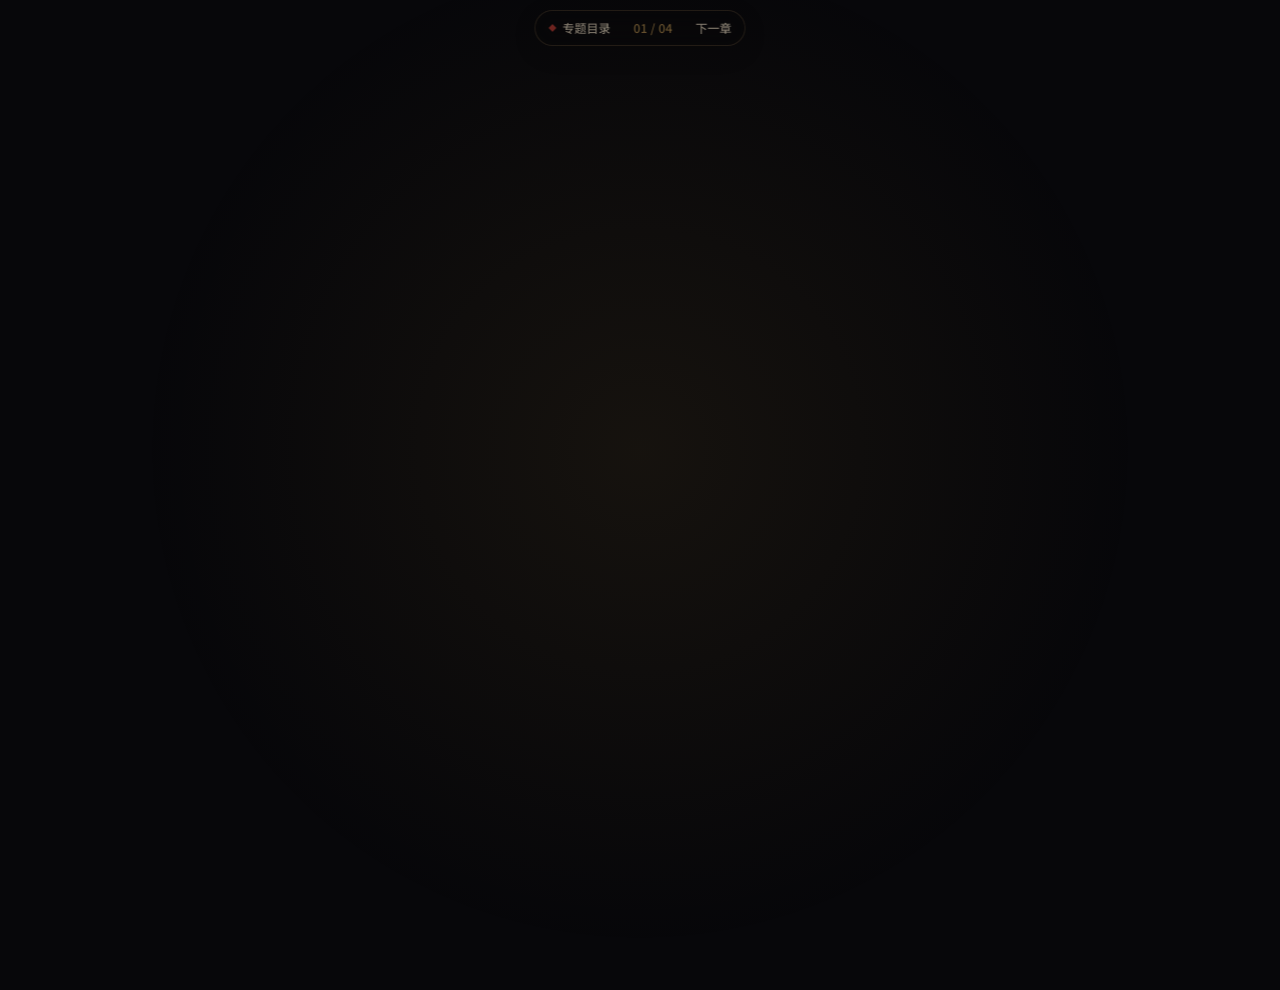
==== chapters/01-old-road/index.html @ 01161c5a "Build Hong Xiuquan interactive history site" ====
<!DOCTYPE html>
<html lang="zh-CN"
      data-theme="blood-ink-gold"
      data-themes="blood-ink-gold,gruvbox-dark,magazine-bold"
      data-theme-base="assets/themes/">
<head>
<meta charset="utf-8">
<meta name="viewport" content="width=device-width,initial-scale=1">
<title>洪秀全 · 旧路断裂之后 — 3D 动态演示</title>
<meta name="theme-color" content="#09090b">
<link rel="icon" type="image/svg+xml" href="../../assets/favicon.svg">
<link rel="stylesheet" href="assets/fonts.css">
<link rel="stylesheet" href="assets/base.css">
<link rel="stylesheet" id="theme-link" href="theme.css">
<link rel="stylesheet" href="assets/animations/animations.css">
<link rel="stylesheet" href="deck3d.css">
<link rel="stylesheet" href="stage1.css">
<link rel="stylesheet" href="../../assets/series.css">
<script>
  /* ?static=1 或 ?still=1 → 静态捕获模式：入场动画停在终态，便于截图自检 */
  if (/(^|[?&])(static|still)=1/.test(location.search)) {
    document.documentElement.classList.add('capture');
  }
</script>
</head>
<body>
<nav class="series-nav" aria-label="专题章节导航">
  <a class="series-home" href="../../">专题目录</a>
  <span class="series-position">01 / 04</span>
  <a href="../02-faith/">下一章</a>
</nav>
<div class="deck">
  <div class="d3-spot"></div>
  <div class="deck-header">
    <span>洪秀全人物史 · 第一章</span>
    <span>时代洪流中的一生</span>
  </div>
  <div class="deck-footer">
    <span>科举挫败 · 丁酉异梦 · 宗教转向</span>
    <span class="slide-number" data-current="1" data-total="14"></span>
  </div>

  <!-- ============================================ 01 · 封面 -->
  <section class="slide s1-cover" data-title="封面">
    <div class="d3-scene" data-scene data-tilt="3">
      <div class="d3-layer bleed" style="--z:-470px">
        <img class="d3-bg" src="img/bg_cover.jpg" alt="洪秀全塑像与纪念馆">
      </div>
      <div class="d3-layer bleed" style="--z:-400px;--d:60">
        <div style="position:absolute;inset:0;background:linear-gradient(94deg,rgba(6,6,9,.95) 0%,rgba(6,6,9,.8) 34%,rgba(6,6,9,.42) 66%,rgba(6,6,9,.66) 100%)"></div>
      </div>
      <div class="d3-layer bleed" style="--z:-300px;--d:100"><div class="d3-cloud"></div></div>
      <div class="d3-layer bleed" style="--z:-210px;--d:140"><div class="d3-light"></div></div>
      <div class="d3-layer bleed d3-grain" style="--z:-150px;--d:180"></div>
      <div class="d3-layer bleed d3-dust" style="--z:-70px;--d:220" data-dust="50"></div>
      <div class="d3-layer bleed d3-vig" style="--z:-50px;--d:220"></div>
      <div class="d3-layer pad" style="--z:80px;--d:260">
        <div class="cover-stack">
          <div class="d3-kicker d3-rise" style="--d:280">中国近代史 · 第一阶段 1827—1843</div>
          <h1 class="d3-h1 d3-extrude d3-rise" style="--d:380">旧路断裂之后</h1>
          <div class="cover-rule d3-rise" style="--d:520"></div>
          <p class="cover-sub d3-rise" style="--d:580">科举挫败、丁酉异梦与宗教转向</p>
          <p class="d3-lede d3-rise" style="--d:680">他最初并不是宗教领袖，而是把人生希望押在科举上的乡村读书人。四次落榜、一场大病、一本被忽略六年的布道书——当旧路走不通，他用自己的梦重新解释了失败，也重新解释了世界。</p>
          <div class="d3-chips d3-rise" style="--d:820">
            <span class="d3-chip gold">1827 · 县试成绩不错</span>
            <span class="d3-chip">1836 · 广州得《劝世良言》</span>
            <span class="d3-chip red">1843 · 转向拜上帝</span>
          </div>
        </div>
      </div>
      <div class="d3-layer d3-slot-br" style="--z:250px;--d:1000">
        <div class="d3-seal" aria-hidden="true"><span>旧</span><span>路</span><span>断</span><span>裂</span></div>
      </div>
    </div>
    <div class="notes">
      开场先把问题抛出来：洪秀全最初并不是宗教领袖，而是一个把人生希望押在科举上的乡村读书人。
      接下来用四个年份串起这一阶段：1827 年县试成绩不错；1836 年在广州得到《劝世良言》，当时并未在意；1837 年第三次落榜后大病一场，出现“丁酉异梦”；1843 年第四次落榜，他重读那本书，转向拜上帝。
      一句话可以概括这一阶段：**外部道路失败，内部意义重构。**
    </div>
  </section>

  <!-- ============================================ 02 · 四个年份 -->
  <section class="slide s2-years" data-title="四个年份">
    <div class="d3-scene" data-scene data-tilt="2.4">
      <div class="d3-layer bleed" style="--z:-620px">
        <img class="d3-bg" src="img/engraving.jpg" alt="太平天国时期版画" style="opacity:.42">
        <div class="d3-scrim-full" style="position:absolute;inset:0"></div>
      </div>
      <div class="d3-layer bleed" style="--z:-380px;--d:60"><div class="d3-light"></div></div>
      <div class="d3-layer bleed d3-grain" style="--z:-140px;--d:160"></div>
      <div class="d3-layer bleed d3-dust" style="--z:-80px;--d:200" data-dust="34"></div>
      <div class="d3-layer pad" style="--z:70px;--d:220">
        <div class="d3-rise" style="--d:260;max-width:calc(100% - 380px)">
          <div class="d3-kicker">时间轴 · 一次身份改写</div>
          <h2 class="d3-h2" style="margin:18px 0 12px">四个年份，完成一次身份改写</h2>
          <p class="d3-lede" style="max-width:78ch">从相信科举，到被科举拒绝，再到用宗教解释自己的失败——这条线索由四个年份钉住。</p>
        </div>
        <p class="d3-quote d3-rise" style="--d:560;margin-top:26px;font-size:34px">外部道路失败，内部意义重构。</p>
        <div class="d3-march d3-rise" style="--d:420">
          <div class="d3-mcard" style="--i:0">
            <div class="y">1827</div><div class="t">县试成绩不错</div><div class="d">传统道路仍有希望</div>
          </div>
          <div class="d3-mcard" style="--i:1">
            <div class="y">1836</div><div class="t">广州得《劝世良言》</div><div class="d">当时只随手翻阅</div>
          </div>
          <div class="d3-mcard" style="--i:2">
            <div class="y">1837</div><div class="t">第三次落榜后大病</div><div class="d">异梦留下解释的种子</div>
          </div>
          <div class="d3-mcard hot" style="--i:3">
            <div class="y">1843</div><div class="t">第四次落榜后重读</div><div class="d">从孔孟信徒转向拜上帝</div>
          </div>
        </div>
      </div>
      <div class="d3-layer" style="--z:220px;--d:900">
        <div class="s2-inset d3-pop">
          <div class="d3-plane contain fit">
            <img src="img/portrait.png" alt="洪秀全青年时期画像（后世据史料想象绘制）">
            <span class="d3-tag">青年洪秀全 · 后世据史料想象绘制</span>
          </div>
        </div>
      </div>
    </div>
    <div class="notes">
      四个年份把整条线索钉住。1827 年县试成绩不错，他还相信科举可以改变命运；1836 年拿到《劝世良言》时并未重视；1837 年落榜后大病、异梦，先留下一个模糊的自我解释；1843 年最后一次落榜，他重读那本书，把六年前的梦整理成宗教使命。
      **外部道路失败，内部意义重构**——这是本阶段的主轴。
    </div>
  </section>

  <!-- ============================================ 03 · 章节一 -->
  <section class="slide s3-chapter" data-title="章节一 科举之路">
    <div class="d3-scene" data-scene data-tilt="3.2">
      <div class="d3-layer bleed" style="--z:-560px">
        <img class="d3-bg" src="img/bg_war.jpg" alt="近代战场气氛底图" style="opacity:.5">
        <div style="position:absolute;inset:0;background:linear-gradient(100deg,rgba(6,6,9,.95),rgba(6,6,9,.6) 58%,rgba(6,6,9,.86))"></div>
      </div>
      <div class="d3-layer bleed" style="--z:-360px;--d:60"><div class="d3-cloud"></div></div>
      <div class="d3-layer bleed" style="--z:-240px;--d:120"><div class="d3-light"></div></div>
      <div class="d3-layer bleed d3-grain" style="--z:-150px;--d:170"></div>
      <div class="d3-layer bleed d3-dust" style="--z:-70px;--d:210" data-dust="38"></div>
      <div class="d3-layer pad" style="--z:80px;--d:250">
        <div class="ch-head">
          <div class="ch-badge d3-pop" style="--d:280">壹</div>
          <div class="d3-rise" style="--d:360">
            <div class="d3-kicker">第一部分 · 1827—1843</div>
            <h2 class="d3-h2" style="margin:18px 0 10px">科举之路：屡试不第</h2>
            <p class="d3-lede">寒窗苦读的起点，也是后来转向的起点。</p>
          </div>
        </div>
        <div class="d3-g2" style="margin-top:44px;gap:56px;align-items:center">
          <div class="d3-pop" style="--d:520">
            <div class="d3-plane" style="transform:rotateY(9deg)">
              <img src="img/house.png" alt="洪秀全故居">
              <span class="d3-tag">洪秀全故居 · 广东花县官禄㘵村</span>
            </div>
          </div>
          <div class="d3-rise" style="--d:620">
            <p class="d3-body">这处农家院落是洪秀全出生、读书的地方，也是他第一次赴考之前“寒窗”岁月的全部世界。他一边做塾师、一边备考，把改变命运的希望全押在科举上。</p>
            <p class="d3-note" style="margin-top:22px">故居至今仍保存。它是起点，也是后来所有选择的参照物——正是一次次失败，才有了后来的转向。</p>
          </div>
        </div>
      </div>
    </div>
    <div class="notes">
      进入第一部分：科举之路。
      这处农家院落是洪秀全出生、读书的地方，也是他第一次赴考之前“寒窗”岁月的全部世界。他一边做塾师、一边备考，把改变命运的希望全押在科举上。
      要提醒的是：他的起点与当时千千万万农家子弟并无不同。正是这条路上反复的失败，才有了后来的转向。
    </div>
  </section>

  <!-- ============================================ 04 · 一道跨不过去的门槛 -->
  <section class="slide s4-gate" data-title="府试的门槛">
    <div class="d3-scene" data-scene data-tilt="2.6">
      <div class="d3-layer bleed" style="--z:-640px">
        <img class="d3-bg" src="img/certificate.jpg" alt="清代文书" style="opacity:.34">
        <div class="d3-scrim-full" style="position:absolute;inset:0"></div>
      </div>
      <div class="d3-layer bleed" style="--z:-360px;--d:60"><div class="d3-light"></div></div>
      <div class="d3-layer bleed d3-grain" style="--z:-140px;--d:160"></div>
      <div class="d3-layer bleed d3-dust" style="--z:-80px;--d:200" data-dust="30"></div>
      <div class="d3-layer pad" style="--z:70px;--d:220">
        <div class="d3-rise" style="--d:260">
          <div class="d3-kicker">一、科举之路</div>
          <h2 class="d3-h2" style="margin:18px 0 8px">一道始终跨不过去的门槛</h2>
          <p class="d3-lede" style="max-width:76ch">县试顺遂之后，府试成为他十几年都未能越过的关口。</p>
        </div>
        <div class="d3-ladder d3-rise" style="--d:420">
          <div class="d3-step" style="--i:0">
            <div class="bar"></div>
            <span class="yr">14 岁</span>
            <div class="d3-card" style="margin-top:12px">
              <p class="d3-body" style="font-size:17px">1827 年参加县试，成绩不错</p>
            </div>
          </div>
          <div class="d3-step" style="--i:1">
            <div class="bar"></div>
            <span class="yr">十余年</span>
            <div class="d3-card" style="margin-top:12px">
              <p class="d3-body" style="font-size:17px">一边做塾师，一边备考</p>
            </div>
          </div>
          <div class="d3-step" style="--i:2">
            <div class="bar"></div>
            <span class="yr">至少四次</span>
            <div class="d3-card" style="margin-top:12px">
              <p class="d3-body" style="font-size:17px">赴广州应府试，全部名落孙山</p>
            </div>
          </div>
          <div class="d3-step hot" style="--i:3">
            <div class="bar"></div>
            <span class="yr">31 岁</span>
            <div class="d3-card" style="margin-top:12px">
              <p class="d3-body" style="font-size:17px">1843 年最后一次应试，仍然失败</p>
            </div>
          </div>
        </div>
        <p class="d3-quote d3-rise" style="--d:820;margin-top:26px;font-size:32px">1843 年的失败，不再只是一次落榜，而是科举梦的终结。</p>
      </div>
    </div>
    <div class="notes">
      14 岁时，洪秀全参加县试，成绩不错；但紧接着的府试（考秀才的正式关卡）落榜，此后府试成了他难以跨越的障碍。
      十几年间，他一边做塾师一边备考，至少四次赴广州应试，结果全部名落孙山。1843 年，31 岁的他抱着最后希望再次赴考，依然失败。
      **这次失败，不再只是一次落榜，而是他科举梦的终结。**
    </div>
  </section>

  <!-- ============================================ 05 · 手迹 -->
  <section class="slide s5-exam" data-title="科场训练的手迹">
    <div class="d3-scene" data-scene data-tilt="2.2">
      <div class="d3-layer bleed" style="--z:-620px">
        <img class="d3-bg" src="img/writings.jpg" alt="刻本与文稿气氛底图" style="opacity:.34">
        <div class="d3-scrim-full" style="position:absolute;inset:0"></div>
      </div>
      <div class="d3-layer bleed" style="--z:-340px;--d:60"><div class="d3-light"></div></div>
      <div class="d3-layer bleed d3-grain" style="--z:-140px;--d:150"></div>
      <div class="d3-layer bleed d3-dust" style="--z:-80px;--d:190" data-dust="30"></div>
      <div class="d3-layer pad" style="--z:70px;--d:220">
        <div class="d3-rise" style="--d:260">
          <div class="d3-kicker">一、科举之路 · 史料一</div>
          <h2 class="d3-h2" style="margin:18px 0 8px">科场训练留下的手迹</h2>
        </div>
        <div class="d3-g2" style="margin-top:30px;gap:52px;align-items:center">
          <div class="d3-pop" style="--d:420">
            <div class="d3-plane" style="transform:rotateY(-9deg)">
              <img src="img/exam.png" alt="洪秀全手书科考范文残页">
              <span class="d3-tag">手书文章残页 · 抄录苏轼《刑赏忠厚之至论》</span>
            </div>
          </div>
          <div>
            <p class="d3-quote d3-rise" style="--d:520">“赏疑从与，所以广恩也；罚疑从去，所以谨刑也。”<span class="src">苏轼《刑赏忠厚之至论》，见洪秀全手书残页</span></p>
            <p class="d3-body d3-rise" style="--d:620;margin-top:26px">这不是一个“反儒”者的起点。它证明他曾认真接受儒家治道与科场作文训练。</p>
            <p class="d3-note d3-rise" style="--d:700;margin-top:18px">投入越深，失败的冲击越重。日后才会出现与孔孟之书决裂的姿态。</p>
          </div>
        </div>
      </div>
    </div>
    <div class="notes">
      这份手迹抄录的是苏轼《刑赏忠厚之至论》中“赏疑从与，所以广恩也；罚疑从去，所以谨刑也”一段，是他熟读经史、按科场标准作文的直接痕迹。
      他早年认同的正是这种“忠厚”的儒家治道。也正因投入太深，屡试不第的打击才格外沉重，日后才会愤而弃孔孟之书。
    </div>
  </section>

  <!-- ============================================ 06 · 互证 -->
  <section class="slide s6-proof" data-title="屡试不售的互证">
    <div class="d3-scene" data-scene data-tilt="2.2">
      <div class="d3-layer bleed" style="--z:-620px">
        <img class="d3-bg" src="img/certificate.jpg" alt="清代文书底图" style="opacity:.3">
        <div class="d3-scrim-full" style="position:absolute;inset:0"></div>
      </div>
      <div class="d3-layer bleed" style="--z:-340px;--d:60"><div class="d3-light"></div></div>
      <div class="d3-layer bleed d3-grain" style="--z:-140px;--d:150"></div>
      <div class="d3-layer bleed d3-dust" style="--z:-80px;--d:190" data-dust="30"></div>
      <div class="d3-layer pad" style="--z:70px;--d:220">
        <div class="d3-rise" style="--d:260">
          <div class="d3-kicker">一、科举之路 · 史料二</div>
          <h2 class="d3-h2" style="margin:18px 0 8px">“屡试不售”并非后人的附会</h2>
        </div>
        <div class="d3-g2" style="margin-top:26px;gap:52px;align-items:center">
          <div class="d3-pop" style="--d:420">
            <div class="d3-plane" style="transform:rotateY(8deg)">
              <img src="img/rengan.png" alt="洪仁玕自述手稿原件">
              <span class="d3-tag">洪仁玕自述手稿原件 · 馆藏档案影印</span>
            </div>
          </div>
          <div>
            <p class="d3-quote d3-rise" style="--d:520">“自此时至三十一岁，每场榜名高列，惟道试不售，多有抱恨。”<span class="src">洪仁玕自述手稿</span></p>
            <p class="d3-note d3-rise" style="--d:620;margin-top:22px">三类立场不同的材料，在这一点上互相印证。</p>
          </div>
        </div>
        <div class="d3-g3 d3-rise" style="--d:700;margin-top:34px">
          <div class="d3-card gold">
            <h4>洪仁玕自述</h4>
            <p>“惟道试不售，多有抱恨”</p>
          </div>
          <div class="d3-card">
            <h4>张德坚《贼情汇纂》</h4>
            <p>“屡试不售……心怀怨愤”</p>
          </div>
          <div class="d3-card">
            <h4>李秀成自述</h4>
            <p>“屡考文场，不得入学，久困场屋”</p>
          </div>
        </div>
      </div>
    </div>
    <div class="notes">
      这份手稿上写着：“自此时至三十一岁，每场榜名高列，惟道试不售，多有抱恨。”
      同族好友洪仁玕的这份记录，与张德坚《贼情汇纂》“屡试不售……心怀怨愤”、李秀成自述“久困场屋”互相印证：**科场失败并非后人附会，而是他人生转向的真实起点。**
      注意：三类材料的立场完全不同，却在这一点上一致，可信度比单一材料高。
    </div>
  </section>

  <!-- ============================================ 07 · 章节二 -->
  <section class="slide s7-chapter" data-title="章节二 大病与异梦">
    <div class="d3-scene" data-scene data-tilt="3.4">
      <div class="d3-layer bleed" style="--z:-600px">
        <div class="d3-cloud"></div>
      </div>
      <div class="d3-layer bleed" style="--z:-380px;--d:60"><div class="d3-light"></div></div>
      <div class="d3-layer bleed d3-grain" style="--z:-150px;--d:150"></div>
      <div class="d3-layer bleed" style="--z:-90px;--d:200">
        <div class="d3-shake"><div class="d3-crack"></div></div>
      </div>
      <div class="d3-layer bleed d3-dust" style="--z:-70px;--d:220" data-dust="52"></div>
      <div class="d3-layer bleed d3-vig" style="--z:-50px;--d:220"></div>
      <div class="d3-layer pad" style="--z:80px;--d:250">
        <div class="ch-head">
          <div class="ch-badge d3-pop" style="--d:280">贰</div>
          <div class="d3-rise" style="--d:360">
            <div class="d3-kicker">第二部分 · 1837</div>
            <h2 class="d3-h2" style="margin:18px 0 10px">大病与“异梦”</h2>
            <p class="d3-lede">第三次落榜之后，他在病中看见了一个后来被反复解释的梦。</p>
          </div>
        </div>
        <div class="d3-g2" style="margin-top:40px;gap:64px;align-items:end">
          <div class="d3-rise" style="--d:520">
            <div class="d3-stat"><span class="v">1837</span><span class="l">丁酉年 · 第三次落榜</span></div>
          </div>
          <div class="d3-rise" style="--d:620">
            <p class="d3-body">他卧床四十余天，高烧、神志不清，出现“斩妖”的幻觉和飞升见“天父”的梦境。</p>
            <p class="d3-note" style="margin-top:18px">当时并未被重视。但六年后，这个梦获得了完整的解释。</p>
          </div>
        </div>
      </div>
    </div>
    <div class="notes">
      第二部分：1837 年的大病与“异梦”。
      第三次落榜后，洪秀全深受刺激，回家后大病一场，卧床四十多天。材料描述他高烧、神志不清，出现“斩妖”幻觉和飞升见“天父”的梦境。
      要强调一点：**异梦当时并没有立即变成成熟教义。**它更像一颗种子，要等到 1843 年重读《劝世良言》之后，才被整理成完整的神圣叙事。
    </div>
  </section>

  <!-- ============================================ 08 · 四十余天 -->
  <section class="slide s8-dream" data-title="四十余天">
    <div class="d3-scene" data-scene data-tilt="2.6">
      <div class="d3-layer bleed" style="--z:-640px">
        <img class="d3-bg" src="img/engraving.jpg" alt="版画气氛底图" style="opacity:.32">
        <div class="d3-scrim-full" style="position:absolute;inset:0"></div>
      </div>
      <div class="d3-layer bleed" style="--z:-340px;--d:60"><div class="d3-light"></div></div>
      <div class="d3-layer bleed d3-grain" style="--z:-140px;--d:150"></div>
      <div class="d3-layer bleed d3-dust" style="--z:-80px;--d:190" data-dust="34"></div>
      <div class="d3-layer pad" style="--z:70px;--d:220">
        <div class="d3-rise" style="--d:260">
          <div class="d3-kicker">二、心理冲击</div>
          <h2 class="d3-h2" style="margin:18px 0 8px">四十余天里，现实挫败变成神圣使命</h2>
        </div>
        <div class="d3-chain d3-rise" style="--d:420;margin-top:44px">
          <div class="node"><div class="t">第三次落榜</div><div class="d">现实打击</div></div>
          <div class="node"><div class="t">大病卧床</div><div class="d">四十余天</div></div>
          <div class="node"><div class="t">高烧与幻觉</div><div class="d">斩妖、飞升</div></div>
          <div class="node hot"><div class="t">见“天父”</div><div class="d">使命叙事的雏形</div></div>
        </div>
        <div class="d3-g2" style="margin-top:48px;gap:56px;align-items:center">
          <p class="d3-quote d3-rise" style="--d:700">“世间之人皆我所生，却忘恩拜偶像，你可下去斩除妖魔。”<span class="src">韩山文《太平天国起义记》所记异梦</span></p>
          <p class="d3-body d3-rise" style="--d:780">梦里的场景，正好为他的处境提供了一套解释：失败不是终点，而是被选中的人必经的考验。</p>
        </div>
      </div>
    </div>
    <div class="notes">
      把这一页看成一个心理链条：**落榜是现实打击，大病让日常秩序中断，高烧中的幻觉把压抑与愤懑转化为“斩妖、见天父”的场景，最后形成一个使命叙事的雏形。**
      韩山文《太平天国起义记》里记下了这个梦：天使迎他升天，入一大殿，见一老者，金须黑袍，坐于高位，要他从天下去斩除妖魔。
      但请记住：这套解释在 1837 年还没有成形，它要等到 1843 年才被拼装完整。
    </div>
  </section>

  <!-- ============================================ 09 · 劝世良言 -->
  <section class="slide s9-book" data-title="劝世良言">
    <div class="d3-scene" data-scene data-tilt="2.4">
      <div class="d3-layer bleed" style="--z:-620px">
        <img class="d3-bg" src="img/writings.jpg" alt="刻本气息底图" style="opacity:.3">
        <div class="d3-scrim-full" style="position:absolute;inset:0"></div>
      </div>
      <div class="d3-layer bleed" style="--z:-340px;--d:60"><div class="d3-light"></div></div>
      <div class="d3-layer bleed d3-grain" style="--z:-140px;--d:150"></div>
      <div class="d3-layer bleed d3-dust" style="--z:-80px;--d:190" data-dust="30"></div>
      <div class="d3-layer pad" style="--z:70px;--d:220">
        <div class="d3-rise" style="--d:260">
          <div class="d3-kicker">二、心理冲击 · 史料三</div>
          <h2 class="d3-h2" style="margin:18px 0 8px">一本被忽略的书，六年后成为答案</h2>
        </div>
        <div class="d3-g2" style="margin-top:28px;gap:60px;align-items:center">
          <div class="d3-pop" style="--d:420">
            <div class="d3-plane contain fit" style="height:432px;transform:rotateY(-8deg)">
              <img src="img/liangfa.png" alt="梁发《劝世良言》书影">
              <span class="d3-tag">《劝世良言》· 梁发著</span>
            </div>
          </div>
          <div class="d3-col" style="gap:20px">
            <div class="d3-card gold d3-rise" style="--d:520">
              <span class="idx">1836</span>
              <h4>广州应试时得到此书</h4>
              <p>当时只是随手翻阅，并未在意。</p>
            </div>
            <div class="d3-card red d3-rise" style="--d:620">
              <span class="idx">1843</span>
              <h4>第四次落榜后重新翻读</h4>
              <p>书中的“爷火华”上帝，与他梦中的老者被他视为“吻合”。</p>
            </div>
          </div>
        </div>
        <p class="d3-quote d3-rise" style="--d:760;margin-top:34px;font-size:32px">《劝世良言》由街头布道书，变成验证异梦的凭据。</p>
      </div>
    </div>
    <div class="notes">
      1836 年洪秀全在广州应试时得到梁发的《劝世良言》，当时只是随手翻阅，并未在意。
      1843 年最后一次落榜后，他重读此书，发现书中的“爷火华”上帝竟与梦中的老者“吻合”。
      研究指出，《劝世良言》因此成为他验证异梦真伪的重要凭据，也是他释梦的主要理论根据之一。**一本街头布道书，从此变成了他的答案。**
    </div>
  </section>

  <!-- ============================================ 10 · 章节三 -->
  <section class="slide s10-chapter" data-title="章节三 宗教转向">
    <div class="d3-scene" data-scene data-tilt="3.2">
      <div class="d3-layer bleed" style="--z:-580px">
        <div class="d3-cloud alt"></div>
      </div>
      <div class="d3-layer bleed" style="--z:-360px;--d:60"><div class="d3-light"></div></div>
      <div class="d3-layer bleed d3-grain" style="--z:-150px;--d:150"></div>
      <div class="d3-layer bleed d3-dust" style="--z:-70px;--d:210" data-dust="46"></div>
      <div class="d3-layer bleed d3-vig" style="--z:-50px;--d:220"></div>
      <div class="d3-layer pad" style="--z:80px;--d:250">
        <div class="ch-head">
          <div class="ch-badge d3-pop" style="--d:280">叁</div>
          <div class="d3-rise" style="--d:360">
            <div class="d3-kicker">第三部分 · 1843</div>
            <h2 class="d3-h2" style="margin:18px 0 10px">从“孔孟信徒”到“拜上帝”</h2>
          </div>
        </div>
        <div class="halves" style="margin-top:56px">
          <div class="d3-panel d3-rise" style="--d:460">
            <div class="d3-kicker" style="font-size:13px">他原本相信的</div>
            <p class="d3-body" style="margin-top:12px">科举取士 · 儒家治道 · 清朝功名</p>
            <p class="d3-note" style="margin-top:10px">价值由朝廷认可</p>
          </div>
          <div class="ch-slash d3-pop" style="--d:560"><i></i></div>
          <div class="d3-panel d3-rise" style="--d:660">
            <div class="d3-kicker" style="font-size:13px">他后来相信的</div>
            <p class="d3-body d3-gold" style="margin-top:12px">异梦验证 · 上帝使命 · 自我赋权</p>
            <p class="d3-note" style="margin-top:10px">价值来自神圣启示</p>
          </div>
        </div>
        <p class="d3-quote d3-rise" style="--d:820;margin-top:56px;font-size:34px">1843：传统功名体系失去解释力。</p>
      </div>
    </div>
    <div class="notes">
      第三部分：从“孔孟信徒”到“拜上帝”。
      1843 年是身份改写的完成点。洪秀全不再把失败理解为个人学业或运气问题，而是把旧的功名体系整体判为无效。
      他随后以异梦、上帝和使命重新解释自己：**从一个等待朝廷认可的读书人，转向自行赋予权威的宗教领袖。**
    </div>
  </section>

  <!-- ============================================ 11 · 决裂 -->
  <section class="slide s11-break" data-title="改写成功的定义">
    <div class="d3-scene" data-scene data-tilt="2.4">
      <div class="d3-layer bleed" style="--z:-620px">
        <img class="d3-bg" src="img/certificate.jpg" alt="清代文书底图" style="opacity:.28">
        <div class="d3-scrim-full" style="position:absolute;inset:0"></div>
      </div>
      <div class="d3-layer bleed" style="--z:-340px;--d:60"><div class="d3-light"></div></div>
      <div class="d3-layer bleed d3-grain" style="--z:-140px;--d:150"></div>
      <div class="d3-layer bleed d3-dust" style="--z:-80px;--d:190" data-dust="30"></div>
      <div class="d3-layer pad" style="--z:70px;--d:220">
        <div class="d3-rise" style="--d:260">
          <div class="d3-kicker">三、宗教转向</div>
          <h2 class="d3-h2" style="margin:18px 0 8px">最后一次落榜后，他改写了“成功”的定义</h2>
        </div>
        <div class="d3-g2" style="margin-top:30px;gap:56px;align-items:center">
          <p class="d3-quote d3-rise" style="--d:420;font-size:40px;line-height:1.5">“不考清朝试，<br>不穿清朝服，<br>要自己来开科取士。”<span class="src">洪秀全决裂时的强烈表达</span></p>
          <div class="d3-g2" style="gap:22px">
            <div class="d3-card d3-rise" style="--d:520">
              <span class="idx">旧的解释</span>
              <h4>考取功名</h4>
              <p>进入官僚体系<br>由朝廷认可价值</p>
            </div>
            <div class="d3-card red d3-rise" style="--d:620">
              <span class="idx">新的解释</span>
              <h4>梦是神谕</h4>
              <p>失败是使命的前兆<br>权威来自上帝</p>
            </div>
          </div>
        </div>
        <p class="d3-note d3-rise" style="--d:760;margin-top:36px">关键不是情绪，而是权威来源变了：从“朝廷承认”变成“上帝授予”。</p>
      </div>
    </div>
    <div class="notes">
      材料保留了洪秀全决裂时的强烈表达：“不考清朝试，不穿清朝服，要自己来开科取士。”
      这句话的关键不是情绪，而是**权威来源发生了变化**：过去他等待清朝科举承认自己；现在他把异梦解释成神谕，把失败解释成使命的前兆，转而声称权威来自上帝。
      这就是本阶段最重要的一次改写。
    </div>
  </section>

  <!-- ============================================ 12 · 上帝次子 -->
  <section class="slide s12-son" data-title="从异梦到上帝次子">
    <div class="d3-scene" data-scene data-tilt="2.4">
      <div class="d3-layer bleed" style="--z:-620px">
        <img class="d3-bg" src="img/writings.jpg" alt="刻本气息底图" style="opacity:.28">
        <div class="d3-scrim-full" style="position:absolute;inset:0"></div>
      </div>
      <div class="d3-layer bleed" style="--z:-340px;--d:60"><div class="d3-light"></div></div>
      <div class="d3-layer bleed d3-grain" style="--z:-140px;--d:150"></div>
      <div class="d3-layer bleed d3-dust" style="--z:-80px;--d:190" data-dust="30"></div>
      <div class="d3-layer pad" style="--z:70px;--d:220">
        <div class="d3-rise" style="--d:260">
          <div class="d3-kicker">三、宗教转向 · 史料四</div>
          <h2 class="d3-h2" style="margin:18px 0 8px">从异梦到“上帝次子”</h2>
        </div>
        <div class="d3-g2" style="margin-top:24px;gap:56px;align-items:center">
          <div class="d3-pop" style="--d:400">
            <div class="d3-plane contain fit" style="height:420px;transform:rotateY(8deg)">
              <img src="img/bible.jpg" alt="《圣经·新遗诏全书》书影">
              <span class="d3-tag">《圣经·新遗诏全书》· 1855 年高德译订本</span>
            </div>
          </div>
          <div>
            <div class="d3-chain d3-rise" style="--d:520">
              <div class="node"><div class="t">天父</div><div class="d">上帝</div></div>
              <div class="node"><div class="t">天兄</div><div class="d">耶稣</div></div>
              <div class="node hot"><div class="t">次子</div><div class="d">洪秀全</div></div>
            </div>
            <p class="d3-body d3-rise" style="--d:680;margin-top:26px">末世征战、善恶对立与天国降临的叙事，被装进他的梦与使命。</p>
          </div>
        </div>
        <p class="d3-note d3-rise" style="--d:780;margin-top:30px">一个失意的读书人，就这样用外来宗教重新解释了自己的人生遭遇。</p>
      </div>
    </div>
    <div class="notes">
      在《劝世良言》之后，洪秀全又研读《圣经》，并在《启示录》上写下批注，留下《钦定旧前遗诏圣书批解》。
      末世征战、善恶对立、天国降临的叙事，被装进他的梦与使命：**上帝是父亲，耶稣是兄长，他是“次子”。**
      一个失意的读书人，就这样用外来宗教重新解释自己的人生遭遇，并在 1843 年前后创立了后世所称的拜上帝会。
    </div>
  </section>

  <!-- ============================================ 13 · 三股力量 -->
  <section class="slide s13-forces" data-title="三股力量的交汇">
    <div class="d3-scene" data-scene data-tilt="2.6">
      <div class="d3-layer bleed" style="--z:-640px">
        <img class="d3-bg" src="img/engraving.jpg" alt="版画气氛底图" style="opacity:.26">
        <div class="d3-scrim-full" style="position:absolute;inset:0"></div>
      </div>
      <div class="d3-layer bleed" style="--z:-340px;--d:60"><div class="d3-light"></div></div>
      <div class="d3-layer bleed d3-grain" style="--z:-140px;--d:150"></div>
      <div class="d3-layer bleed d3-dust" style="--z:-80px;--d:190" data-dust="32"></div>
      <div class="d3-layer pad" style="--z:70px;--d:220">
        <div class="d3-rise" style="--d:260">
          <div class="d3-kicker">综合判断</div>
          <h2 class="d3-h2" style="margin:18px 0 8px">转向发生在三股力量的交汇处</h2>
        </div>
        <div class="forces d3-rise" style="--d:420">
          <div class="forces-row">
            <div class="forces-tag ink">外部道路</div>
            <div class="forces-band"><b>四次落榜</b><span>传统上升通道断裂</span></div>
          </div>
          <div class="forces-row">
            <div class="forces-tag gold">内在需要</div>
            <div class="forces-band"><b>挫败、不甘与自我价值失落</b><span>需要一个新的意义解释</span></div>
          </div>
          <div class="forces-row">
            <div class="forces-tag red">宗教文本</div>
            <div class="forces-band"><b>《劝世良言》与《启示录》</b><span>提供上帝、斩妖与天国叙事</span></div>
          </div>
          <div class="forces-result d3-pop" style="--d:820"><span>宗教领袖</span></div>
        </div>
        <p class="d3-note d3-rise" style="--d:900;margin-top:34px">三股力量交汇，他才从一个传统读书人，转向宗教领袖。</p>
      </div>
    </div>
    <div class="notes">
      洪秀全的转向不能只归因于一本书，也不能只归因于一次梦。
      **外部**是科举道路反复失败；**内部**是挫败之后重建自我价值的需要；**宗教文本**则提供了一套现成可用的语言和叙事。
      三股力量交汇，他才从一个传统读书人转向宗教领袖。这个结论来自你提供的评价总结。
    </div>
  </section>

  <!-- ============================================ 14 · 结论 -->
  <section class="slide s14-end" data-title="结论">
    <div class="d3-scene" data-scene data-tilt="3">
      <div class="d3-layer bleed" style="--z:-650px">
        <div class="d3-cloud alt"></div>
      </div>
      <div class="d3-layer bleed" style="--z:-460px;--d:60"><div class="d3-light"></div></div>
      <div class="d3-layer bleed" style="--z:-360px;--d:60">
        <img class="d3-bg" src="img/bg_cover.jpg" alt="洪秀全塑像" style="opacity:.46">
        <div style="position:absolute;inset:0;background:radial-gradient(120% 90% at 46% 46%,rgba(6,6,9,.4),rgba(6,6,9,.94) 74%)"></div>
      </div>
      <div class="d3-layer bleed d3-grain" style="--z:-150px;--d:150"></div>
      <div class="d3-layer bleed d3-dust" style="--z:-70px;--d:210" data-dust="44"></div>
      <div class="d3-layer pad" style="--z:80px;--d:240">
        <div class="d3-rise" style="--d:280">
          <div class="d3-kicker">结论 · 第二阶段预告</div>
        </div>
        <div class="d3-explode" data-brush data-brush-value="反抗旧秩序　却未能跳出旧式思想" style="margin-top:16px">
          <span data-brush-text>反抗旧秩序　却未能跳出旧式思想</span>
        </div>
        <div class="d3-g2" style="margin-top:34px;gap:56px;align-items:start">
          <div class="d3-col" style="gap:24px">
            <ol class="d3-end-list d3-rise" style="--d:520">
              <li><span class="k">01</span><div><b>科举失败切断了他原本相信的人生道路。</b>四次落榜，晚清僵化的科举制度阻断了底层读书人的上升通道。</div></li>
              <li><span class="k">02</span><div><b>异梦让挫败第一次获得神圣解释。</b>病中的幻觉，被后来的他整理成使命。</div></li>
              <li><span class="k">03</span><div><b>宗教文本把个人危机改写为救世使命。</b>《劝世良言》与《启示录》提供了现成的语言。</div></li>
              <li><span class="k">04</span><div><b>这种选择能够动员反抗，也带着旧式思想的桎梏。</b>它可以奋起反抗旧秩序，却难以跳出旧式思想本身。</div></li>
            </ol>
            <p class="d3-note d3-rise" style="--d:760">下一阶段要回答的问题：一套宗教组织，如何走向政治动员，又如何在权力中变形。</p>
          </div>
          <div class="d3-pop" style="--d:640">
            <div class="d3-plane" style="transform:rotateY(-8deg)">
              <img src="img/bg_cover.jpg" alt="洪秀全塑像">
              <span class="d3-tag">1814—1864 · 广东花县 → 天京</span>
            </div>
          </div>
        </div>
      </div>
      <div class="d3-layer d3-slot-br" style="--z:250px;--d:1000">
        <div class="d3-seal" aria-hidden="true"><span>缘</span><span>起</span><span>已</span><span>成</span></div>
      </div>
    </div>
    <div class="notes">
      收束时不要把洪秀全简单解释为受骗或迷信。他的选择有清晰的心理与时代路径：**科举失败切断旧路，异梦留下新的自我解释，宗教文本又把个人危机改写成救世使命。**
      这种思想能够组织反抗，却也无法跳出旧式思想的框架——这是农民阶级的局限，也是这一阶段留给下一阶段的问题。
      接下来我们进入下一个板块，看看洪秀全是如何从一个革命领袖逐步变为封建帝王的。
    </div>
  </section>

</div>

<div class="progress-bar"><span></span></div>
<script src="assets/runtime.js"></script>
<script src="assets/animations/fx-runtime.js"></script>
<script src="deck3d.js"></script>
</body>
</html>
---- chapters/01-old-road/assets/fonts.css ----
/* html-ppt :: shared webfonts */
@import url('https://fonts.googleapis.com/css2?family=Inter:wght@200;300;400;500;600;700;800;900&display=swap');
@import url('https://fonts.googleapis.com/css2?family=Noto+Sans+SC:wght@200;300;400;500;600;700;900&display=swap');
@import url('https://fonts.googleapis.com/css2?family=Noto+Serif+SC:wght@300;400;600;700&display=swap');
@import url('https://fonts.googleapis.com/css2?family=JetBrains+Mono:wght@400;500;700&display=swap');
@import url('https://fonts.googleapis.com/css2?family=Playfair+Display:ital,wght@0,400;0,600;0,800;1,400&display=swap');
@import url('https://fonts.googleapis.com/css2?family=Space+Grotesk:wght@300;400;500;600;700&display=swap');
@import url('https://fonts.googleapis.com/css2?family=IBM+Plex+Mono:wght@300;400;500;700&display=swap');
@import url('https://fonts.googleapis.com/css2?family=Archivo+Black&display=swap');
---- chapters/01-old-road/assets/base.css ----
/* html-ppt :: base.css — reset + shared tokens + layout primitives */
/* Default tokens. Themes in assets/themes/*.css override the :root block. */
:root {
  --bg: #ffffff;
  --bg-soft: #f7f7f8;
  --surface: #ffffff;
  --surface-2: #f2f2f4;
  --border: rgba(0,0,0,.08);
  --border-strong: rgba(0,0,0,.16);
  --text-1: #111216;
  --text-2: #55596a;
  --text-3: #8a8f9e;
  --accent: #3b6cff;
  /* Text drawn on top of an --accent fill. Every theme in assets/themes/
   * and every full-deck style.css overrides this with whichever of white /
   * near-black clears WCAG AA against its own accent — a hardcoded ink
   * cannot, because accents here range from #ffffff to #000000.
   * This default is black rather than white on purpose: against the default
   * --accent #3b6cff, white measures 4.40:1 and black 4.77:1, so only black
   * clears AA for normal text. Reached by any deck that links no theme. */
  --accent-ink: #000000;
  --accent-2: #7a5cff;
  --accent-3: #ff5c8a;
  --good: #1aaf6c;
  --warn: #f5a524;
  --bad:  #e0445a;
  --grad: linear-gradient(135deg,#3b6cff,#7a5cff 55%,#ff5c8a);
  --grad-soft: linear-gradient(135deg,#eef2ff,#f5ecff 55%,#ffeef5);
  --radius: 18px;
  --radius-sm: 12px;
  --radius-lg: 26px;
  --shadow: 0 10px 30px rgba(18,24,40,.08), 0 2px 6px rgba(18,24,40,.04);
  --shadow-lg: 0 24px 60px rgba(18,24,40,.14), 0 6px 16px rgba(18,24,40,.06);
  --font-sans: 'Inter','Noto Sans SC',-apple-system,BlinkMacSystemFont,Helvetica,Arial,sans-serif;
  --font-serif: 'Playfair Display','Noto Serif SC',Georgia,serif;
  --font-mono: 'JetBrains Mono','IBM Plex Mono',SFMono-Regular,Menlo,monospace;
  --font-display: var(--font-sans);
  --letter-tight: -.03em;
  --letter-normal: -.01em;
  --ease: cubic-bezier(.4,0,.2,1);
}

*,*::before,*::after{box-sizing:border-box}
html,body{margin:0;padding:0;background:var(--bg);color:var(--text-1);
  font-family:var(--font-sans);font-weight:400;line-height:1.6;
  -webkit-font-smoothing:antialiased;-moz-osx-font-smoothing:grayscale;
  letter-spacing:var(--letter-normal)}

/* Viewport host: centres the fixed-size design canvas and letterboxes the rest.
   Every px in a slide therefore means the same thing in the browser, in the
   presenter preview, in the overview thumbnail and in a headless render. */
body{width:100vw;height:100vh;overflow:hidden;
  display:flex;align-items:center;justify-content:center}
img,svg,video{max-width:100%;display:block}
a{color:var(--accent);text-decoration:none}
a:hover{text-decoration:underline}
code,kbd,pre,samp{font-family:var(--font-mono)}

/* ================= SLIDE SYSTEM ================= */
/* ================= DESIGN CANVAS =================
   Slides are authored against a FIXED 1920x1080 canvas and scaled to fit the
   viewport by runtime.js (--deck-scale). Before this, .deck was 100vw/100vh
   while type and spacing stayed in absolute px, so a 1512x850 laptop window
   and a 1920x1080 render produced visibly different pages (issue #20).

   Escape hatches:
     <body data-fit="fluid">      -> old behaviour, canvas follows the viewport
     <div class="deck" data-w=".." data-h="..">  -> custom canvas (e.g. 1080x1440 for 3:4)
*/
.deck{position:relative;flex:none;
  width:var(--deck-w,1920px);height:var(--deck-h,1080px);
  overflow:hidden;background:var(--bg);
  transform:scale(var(--deck-scale,1));transform-origin:center center}

/* Opt out: fluid canvas, exactly what the deck did before. */
body[data-fit="fluid"]{display:block}
body[data-fit="fluid"] .deck{width:100vw;height:100vh;transform:none}
.slide{
  position:absolute;inset:0;
  display:flex;flex-direction:column;justify-content:center;
  padding:72px 96px;
  box-sizing:border-box;
  opacity:0;pointer-events:none;
  transition:opacity .5s var(--ease), transform .5s var(--ease);
  transform:translateX(30px);
  overflow:hidden;
}
.slide.is-active{opacity:1;pointer-events:auto;transform:translateX(0);z-index:2}
.slide.is-prev{transform:translateX(-30px)}

/* single-page standalone (used when a layout file is opened directly) */
body.single .slide{position:relative;width:100%;height:100%;opacity:1;transform:none;pointer-events:auto}
body[data-fit="fluid"].single .slide{width:100vw;height:100vh}

/* ================= TYPOGRAPHY ================= */
.eyebrow{font-size:13px;font-weight:500;letter-spacing:.16em;text-transform:uppercase;color:var(--text-3)}
.kicker{font-size:14px;font-weight:600;color:var(--accent);letter-spacing:.08em;text-transform:uppercase}
h1.title,.h1{font-family:var(--font-display);font-size:72px;line-height:1.05;font-weight:800;letter-spacing:var(--letter-tight);margin:0 0 18px;color:var(--text-1)}
h2.title,.h2{font-family:var(--font-display);font-size:54px;line-height:1.1;font-weight:700;letter-spacing:var(--letter-tight);margin:0 0 14px}
h3,.h3{font-size:32px;line-height:1.2;font-weight:600;letter-spacing:var(--letter-normal);margin:0 0 10px}
h4,.h4{font-size:22px;line-height:1.3;font-weight:600;margin:0 0 8px}
.lede{font-size:22px;line-height:1.55;color:var(--text-2);font-weight:300;max-width:62ch}
.dim{color:var(--text-2)}
.dim2{color:var(--text-3)}
.mono{font-family:var(--font-mono)}
.serif{font-family:var(--font-serif)}
.gradient-text{background:var(--grad);-webkit-background-clip:text;background-clip:text;-webkit-text-fill-color:transparent;color:transparent}

/* ================= LAYOUT PRIMITIVES ================= */
.stack>*+*{margin-top:14px}
.row{display:flex;gap:24px;align-items:center}
.row.wrap{flex-wrap:wrap}
.grid{display:grid;gap:24px}
.g2{grid-template-columns:repeat(2,1fr)}
.g3{grid-template-columns:repeat(3,1fr)}
.g4{grid-template-columns:repeat(4,1fr)}
.center{display:flex;align-items:center;justify-content:center;text-align:center}
.fill{flex:1}
.sp-t{padding-top:24px}.sp-b{padding-bottom:24px}
.mt-s{margin-top:8px}.mt-m{margin-top:18px}.mt-l{margin-top:32px}
.mb-s{margin-bottom:8px}.mb-m{margin-bottom:18px}.mb-l{margin-bottom:32px}

/* ================= CARDS ================= */
.card{background:var(--surface);border:1px solid var(--border);border-radius:var(--radius);
  padding:26px 28px;box-shadow:var(--shadow);position:relative;overflow:hidden}
.card-soft{background:var(--surface-2);border:1px solid var(--border)}
.card-outline{background:transparent;border:1.5px solid var(--border-strong);box-shadow:none}
.card-accent{background:var(--surface);border-top:3px solid var(--accent)}
.card-hover{transition:transform .3s var(--ease),box-shadow .3s var(--ease)}
.card-hover:hover{transform:translateY(-4px);box-shadow:var(--shadow-lg)}

.pill{display:inline-block;padding:4px 12px;border-radius:999px;font-size:12px;font-weight:500;
  background:var(--surface-2);color:var(--text-2);border:1px solid var(--border)}
.pill-accent{background:color-mix(in srgb,var(--accent) 12%,transparent);color:var(--accent);border-color:color-mix(in srgb,var(--accent) 28%,transparent)}

/* ================= BARS / DIVIDERS ================= */
.divider{height:1px;background:var(--border);width:100%}
.divider-accent{height:3px;width:72px;background:var(--accent);border-radius:2px}

/* ================= IMAGES (issue #17) =================
 * Framing primitives shared by every image-* layout. The frame owns the
 * aspect ratio and the crop; the <img> just fills it. That's what lets you
 * swap in a photo of any shape without touching the layout.
 *   <figure class="img-frame"><img src="…" alt=""></figure>
 *   .img-frame.contain  -> letterbox instead of crop (screenshots, diagrams,
 *                          logos — anything where cropping loses information)
 *   --img-ratio         -> aspect ratio of the frame (default 16/10)
 *   --img-pos           -> object-position, e.g. "top" to protect a headline
 */
.img-frame{position:relative;margin:0;overflow:hidden;
  border-radius:var(--radius);box-shadow:var(--shadow);background:var(--surface-2);
  aspect-ratio:var(--img-ratio,16/10)}
.img-frame > img{width:100%;height:100%;object-fit:cover;object-position:var(--img-pos,center)}
.img-frame.contain{background:var(--bg-soft);box-shadow:none;border:1px solid var(--border)}
.img-frame.contain > img{object-fit:contain}
.img-frame.fill{height:100%;aspect-ratio:auto}
.img-scrim{position:absolute;inset:0;
  background:linear-gradient(180deg,transparent 42%,rgba(8,10,20,.72))}
.img-cap{margin:10px 2px 0;font-size:14px;line-height:1.5;color:var(--text-3)}
.img-tag{position:absolute;top:14px;left:14px;padding:5px 12px;border-radius:999px;
  background:rgba(10,12,20,.55);color:#fff;font-size:12px;letter-spacing:.06em;
  text-transform:uppercase;backdrop-filter:blur(6px)}

/* ================= CHROME (header/footer/progress) ================= */
.deck-header{position:absolute;top:24px;left:40px;right:40px;display:flex;align-items:center;justify-content:space-between;
  font-size:12px;color:var(--text-3);letter-spacing:.12em;text-transform:uppercase;z-index:10;pointer-events:none}
.deck-footer{position:absolute;bottom:24px;left:40px;right:40px;display:flex;align-items:center;justify-content:space-between;
  font-size:12px;color:var(--text-3);z-index:10;pointer-events:none}
.slide-number::before{content:attr(data-current)}
.slide-number::after{content:" / " attr(data-total)}
.progress-bar{position:fixed;left:0;right:0;bottom:0;height:3px;background:transparent;z-index:20}
.progress-bar > span{display:block;height:100%;width:0;background:var(--accent);transition:width .3s var(--ease)}

/* ---- custom logo (issue #11) ----
 * One logo per deck, drawn over the slide area. Two ways in, same CSS:
 *   1. hand-author it  -> <img class="deck-logo" data-pos="bottom-right" src="…">
 *   2. declare it once -> <body data-logo="…" data-logo-position="bottom-right">
 * (1) needs no JS at all; (2) is created by runtime.js. It lives inside .deck
 * so it scales with the deck. On an exported PDF it is painted per page by the
 * @media print block below, not by this element — see the note there. */
.deck-logo{position:absolute;z-index:11;pointer-events:none;
  height:var(--logo-size,44px);width:auto;max-width:30%;object-fit:contain;
  opacity:var(--logo-opacity,.9)}
.deck-logo[data-pos="top-left"]     {top:var(--logo-inset-y,28px);left:var(--logo-inset-x,40px)}
.deck-logo[data-pos="top-right"]    {top:var(--logo-inset-y,28px);right:var(--logo-inset-x,40px)}
.deck-logo[data-pos="bottom-left"]  {bottom:var(--logo-inset-y,28px);left:var(--logo-inset-x,40px)}
.deck-logo[data-pos="bottom-right"] {bottom:var(--logo-inset-y,28px);right:var(--logo-inset-x,40px)}
.deck-logo:not([data-pos])          {top:28px;right:40px}

/* ================= PRESENTER / OVERVIEW ================= */
/* Keep this list in sync with NOTE_SEL in assets/runtime.js — the runtime
 * reads speaker notes from all of these, so all of them must be hidden
 * from the audience. */
.notes,.speaker-notes{display:none!important}
.notes-overlay{position:fixed;inset:auto 0 0 0;max-height:42vh;background:rgba(20,22,30,.95);color:#e8ebf4;
  padding:20px 32px;font-size:16px;line-height:1.6;border-top:1px solid rgba(255,255,255,.1);transform:translateY(100%);
  transition:transform .3s var(--ease);z-index:40;overflow:auto;font-family:var(--font-sans)}
.notes-overlay.open{transform:translateY(0)}
.overview{position:fixed;inset:0;background:rgba(10,12,18,.92);backdrop-filter:blur(12px);z-index:50;
  display:none;padding:40px;overflow:auto}
.overview.open{display:grid;grid-template-columns:repeat(4,1fr);gap:20px;align-content:start}
.overview .thumb{background:var(--surface);border:1px solid var(--border);border-radius:12px;
  aspect-ratio:16/9;overflow:hidden;cursor:pointer;position:relative;color:var(--text-1);padding:16px;
  font-size:11px;transition:transform .2s var(--ease)}
.overview .thumb:hover{transform:scale(1.04)}
.overview .thumb .n{position:absolute;top:8px;left:10px;font-weight:700;font-size:14px;color:var(--text-3)}
.overview .thumb .t{position:absolute;bottom:10px;left:14px;right:14px;font-weight:600;color:var(--text-1)}

/* ================= PRESENTER VIEW ================= */
/* Presenter view opens in a separate popup window (S key).
 * All presenter styles are self-contained in the popup HTML generated by runtime.js.
 * The audience window (this file) is NOT affected — it stays as normal deck view.
 * Only the .notes class below is needed to hide speaker notes from audience. */

/* ================= UTILITY ================= */
.hidden{display:none!important}
.nowrap{white-space:nowrap}
.tr{text-align:right}.tc{text-align:center}.tl{text-align:left}
.uppercase{text-transform:uppercase;letter-spacing:.12em}

/* ================= PRINT ================= */
@media print{
  /* Every declaration here is !important on purpose. A template stylesheet
   * scopes its rules as `.tpl-name .slide`, which is specificity (0,2,0) and
   * beats a bare `.slide` at (0,1,0) — so without !important a template
   * silently keeps its screen layout in print. That is how dir-key-nav-minimal
   * (position:absolute) printed 8 slides onto 1 page and xhs-post printed 9
   * onto 2: only the opacity/transform declarations on this rule carried
   * !important, and the ones that decide pagination did not. */
  body{display:block!important;width:auto!important;height:auto!important;overflow:visible!important}
  .deck{transform:none!important;width:100%!important;height:auto!important;
        min-height:0!important;display:block!important}
  .slide{position:relative!important;inset:auto!important;
         opacity:1!important;transform:none!important;
         page-break-after:always;break-after:page;
         width:100%!important;height:100vh!important;max-height:100vh!important}
  .slide:last-child{page-break-after:auto;break-after:auto}
  .deck-header,.deck-footer,.progress-bar,.notes-overlay,.overview{display:none!important}

  /* Logo in print. The .deck-logo element is position:absolute inside .deck,
   * and print collapses .deck to height:auto with every slide stacked — so the
   * element can only anchor ONCE against the whole document and lands on a
   * single page (or none). Hide it and paint the logo per slide instead: in
   * print one .slide is exactly one page. runtime.js mirrors the image URL and
   * placement onto .deck (--logo-print / data-logo-print), so this only kicks
   * in when the runtime is present; a JS-less deck keeps the element. */
  .deck[data-logo-print] > .deck-logo{display:none!important}
  .deck[data-logo-print] .slide:not([data-no-logo])::after{
    content:"";position:absolute;z-index:11;pointer-events:none;
    width:30%;height:var(--logo-size,44px);
    background-image:var(--logo-print);background-repeat:no-repeat;
    background-size:contain;opacity:var(--logo-opacity,.9)}
  .deck[data-logo-print="top-left"]     .slide:not([data-no-logo])::after{top:var(--logo-inset-y,28px);left:var(--logo-inset-x,40px);background-position:left top}
  .deck[data-logo-print="top-right"]    .slide:not([data-no-logo])::after{top:var(--logo-inset-y,28px);right:var(--logo-inset-x,40px);background-position:right top}
  .deck[data-logo-print="bottom-left"]  .slide:not([data-no-logo])::after{bottom:var(--logo-inset-y,28px);left:var(--logo-inset-x,40px);background-position:left bottom}
  .deck[data-logo-print="bottom-right"] .slide:not([data-no-logo])::after{bottom:var(--logo-inset-y,28px);right:var(--logo-inset-x,40px);background-position:right bottom}
}
---- chapters/01-old-road/theme.css ----
/* theme: 血墨金（blood-ink-gold）— 只覆盖 assets/base.css 的 token，不改版式。
 * 注意：assets/animations/fx/*.js 取色读的是 --accent / --accent-2 / --ok /
 * --warn / --danger，所以 --ok 也必须落在红金体系里，否则粒子会跳出配色。
 */
:root{
  --bg:#07070a;
  --bg-soft:#0c0c11;
  --surface:rgba(255,255,255,.045);
  --surface-2:rgba(255,255,255,.075);
  --border:rgba(255,255,255,.12);
  --border-strong:rgba(255,255,255,.24);
  --text-1:#f4efe6;
  --text-2:#c3b8a6;
  --text-3:#8b8071;
  --accent:#d4222b;
  --accent-ink:#ffffff;
  --accent-2:#e3b04b;
  --accent-3:#7a1d16;
  --good:#b8863b;
  --ok:#b8863b;
  --warn:#e3b04b;
  --bad:#d4222b;
  --danger:#e0501f;
  --grad:linear-gradient(120deg,#7a1d16,#d4222b 46%,#e3b04b);
  --grad-soft:linear-gradient(120deg,rgba(122,29,22,.45),rgba(212,34,43,.22) 46%,rgba(227,176,75,.26));
  --radius:12px;
  --radius-sm:8px;
  --radius-lg:22px;
  --shadow:0 14px 36px rgba(0,0,0,.55),0 2px 8px rgba(0,0,0,.45);
  --shadow-lg:0 34px 90px rgba(0,0,0,.72),0 10px 28px rgba(0,0,0,.55);
  --font-sans:'Microsoft YaHei UI','Microsoft YaHei','PingFang SC','Noto Sans SC',system-ui,sans-serif;
  --font-serif:'Source Han Serif SC','Noto Serif SC','Songti SC','STSong','SimSun',ui-serif,serif;
  --font-display:'Source Han Serif SC','Noto Serif SC','Songti SC','STSong','SimSun',ui-serif,serif;
  --font-kai:'KaiTi','STKaiti','Kaiti SC','楷体','Songti SC',serif;
  --font-mono:'JetBrains Mono','Cascadia Mono',Consolas,ui-monospace,monospace;
  --gold:#e3b04b;
  --blood:#d4222b;
  --ink:#08080b;
  --letter-tight:-.02em;
}
---- chapters/01-old-road/assets/animations/animations.css ----
/* html-ppt :: animations.css
 * Apply by adding class="anim-<name>" or data-anim="<name>".
 * Durations are deliberately snappy; tweak --anim-dur per element.
 */
:root{--anim-dur:.7s;--anim-ease:cubic-bezier(.4,0,.2,1)}

/* ---------- FADE DIRECTIONALS ---------- */
@keyframes kf-fade-up{from{opacity:0;transform:translateY(32px)}to{opacity:1;transform:none}}
@keyframes kf-fade-down{from{opacity:0;transform:translateY(-32px)}to{opacity:1;transform:none}}
@keyframes kf-fade-left{from{opacity:0;transform:translateX(-40px)}to{opacity:1;transform:none}}
@keyframes kf-fade-right{from{opacity:0;transform:translateX(40px)}to{opacity:1;transform:none}}
.anim-fade-up{animation:kf-fade-up var(--anim-dur) var(--anim-ease) both}
.anim-fade-down{animation:kf-fade-down var(--anim-dur) var(--anim-ease) both}
.anim-fade-left{animation:kf-fade-left var(--anim-dur) var(--anim-ease) both}
.anim-fade-right{animation:kf-fade-right var(--anim-dur) var(--anim-ease) both}

/* ---------- RISE / DROP / ZOOM / BLUR / GLITCH ---------- */
@keyframes kf-rise{from{opacity:0;transform:translateY(60px) scale(.97);filter:blur(6px)}to{opacity:1;transform:none;filter:none}}
@keyframes kf-drop{from{opacity:0;transform:translateY(-60px) scale(.97)}to{opacity:1;transform:none}}
@keyframes kf-zoom{0%{opacity:0;transform:scale(.6)}60%{transform:scale(1.04)}100%{opacity:1;transform:scale(1)}}
@keyframes kf-blur{from{opacity:0;filter:blur(18px)}to{opacity:1;filter:none}}
@keyframes kf-glitch{0%{opacity:0;transform:translateX(0);clip-path:inset(0 0 0 0)}
  20%{opacity:1;transform:translateX(-6px);clip-path:inset(20% 0 30% 0)}
  40%{transform:translateX(4px);clip-path:inset(50% 0 10% 0)}
  60%{transform:translateX(-3px);clip-path:inset(10% 0 60% 0)}
  80%{transform:translateX(2px);clip-path:inset(0 0 0 0)}
  100%{opacity:1;transform:none}}
.anim-rise-in{animation:kf-rise .9s var(--anim-ease) both}
.anim-drop-in{animation:kf-drop .8s var(--anim-ease) both}
.anim-zoom-pop{animation:kf-zoom .7s cubic-bezier(.22,1.3,.36,1) both}
.anim-blur-in{animation:kf-blur .8s var(--anim-ease) both}
.anim-glitch-in{animation:kf-glitch .8s steps(5,end) both}

/* ---------- TYPEWRITER ---------- */
.anim-typewriter{display:inline-block;overflow:hidden;white-space:nowrap;border-right:2px solid currentColor;
  width:0;animation:kf-type 2.4s steps(40,end) forwards, kf-caret 1s step-end infinite}
@keyframes kf-type{to{width:100%}}
@keyframes kf-caret{50%{border-color:transparent}}

/* ---------- GLOW / SHIMMER / GRADIENT-FLOW ---------- */
@keyframes kf-neon{0%,100%{text-shadow:0 0 8px var(--accent),0 0 20px var(--accent)}
  50%{text-shadow:0 0 16px var(--accent),0 0 40px var(--accent),0 0 80px var(--accent)}}
.anim-neon-glow{animation:kf-neon 2s ease-in-out infinite}

.anim-shimmer-sweep{position:relative;overflow:hidden}
.anim-shimmer-sweep::after{content:"";position:absolute;inset:0;
  background:linear-gradient(110deg,transparent 40%,rgba(255,255,255,.55) 50%,transparent 60%);
  transform:translateX(-100%);animation:kf-shimmer 2.4s var(--anim-ease) infinite}
@keyframes kf-shimmer{to{transform:translateX(100%)}}

.anim-gradient-flow{background:linear-gradient(90deg,var(--accent),var(--accent-2,var(--accent)),var(--accent-3,var(--accent)),var(--accent));
  background-size:300% 100%;-webkit-background-clip:text;background-clip:text;color:transparent;-webkit-text-fill-color:transparent;
  animation:kf-gradflow 4s linear infinite}
@keyframes kf-gradflow{to{background-position:300% 0}}

/* ---------- STAGGER LIST ---------- */
.anim-stagger-list > *{opacity:0;animation:kf-rise .65s var(--anim-ease) both}
.anim-stagger-list > *:nth-child(1){animation-delay:.05s}
.anim-stagger-list > *:nth-child(2){animation-delay:.15s}
.anim-stagger-list > *:nth-child(3){animation-delay:.25s}
.anim-stagger-list > *:nth-child(4){animation-delay:.35s}
.anim-stagger-list > *:nth-child(5){animation-delay:.45s}
.anim-stagger-list > *:nth-child(6){animation-delay:.55s}
.anim-stagger-list > *:nth-child(7){animation-delay:.65s}
.anim-stagger-list > *:nth-child(8){animation-delay:.75s}
.anim-stagger-list > *:nth-child(n+9){animation-delay:.85s}

/* ---------- COUNTER-UP (JS-driven, marker class only) ---------- */
.counter{font-variant-numeric:tabular-nums}

/* ---------- SVG PATH DRAW ---------- */
.anim-path-draw path,.anim-path-draw line,.anim-path-draw polyline,.anim-path-draw circle,.anim-path-draw rect{
  stroke-dasharray:1000;stroke-dashoffset:1000;animation:kf-draw 2s var(--anim-ease) forwards}
@keyframes kf-draw{to{stroke-dashoffset:0}}

/* ---------- PARALLAX TILT (hover) ---------- */
.anim-parallax-tilt{transform-style:preserve-3d;transition:transform .4s var(--anim-ease)}
.anim-parallax-tilt:hover{transform:perspective(900px) rotateX(6deg) rotateY(-8deg) translateZ(10px)}

/* ---------- CARD FLIP 3D ---------- */
@keyframes kf-flip{from{transform:perspective(1200px) rotateY(-90deg);opacity:0}
  to{transform:perspective(1200px) rotateY(0);opacity:1}}
.anim-card-flip-3d{animation:kf-flip .9s var(--anim-ease) both;transform-style:preserve-3d;backface-visibility:hidden}

/* ---------- CUBE ROTATE 3D ---------- */
@keyframes kf-cube{from{transform:perspective(1200px) rotateX(20deg) rotateY(-90deg) translateZ(-200px);opacity:0}
  to{transform:perspective(1200px) rotateX(0) rotateY(0) translateZ(0);opacity:1}}
.anim-cube-rotate-3d{animation:kf-cube 1s var(--anim-ease) both}

/* ---------- PAGE TURN 3D ---------- */
@keyframes kf-pageturn{from{transform:perspective(1600px) rotateY(-85deg);transform-origin:left center;opacity:0}
  to{transform:perspective(1600px) rotateY(0);opacity:1}}
.anim-page-turn-3d{animation:kf-pageturn 1s var(--anim-ease) both;transform-origin:left center}

/* ---------- PERSPECTIVE ZOOM ---------- */
@keyframes kf-pzoom{from{opacity:0;transform:perspective(1400px) translateZ(-400px) rotateX(12deg)}
  to{opacity:1;transform:none}}
.anim-perspective-zoom{animation:kf-pzoom 1s var(--anim-ease) both}

/* ---------- MARQUEE SCROLL ---------- */
.anim-marquee-scroll{display:flex;gap:48px;white-space:nowrap;animation:kf-marquee 20s linear infinite}
@keyframes kf-marquee{from{transform:translateX(0)}to{transform:translateX(-50%)}}

/* ---------- KEN BURNS ---------- */
@keyframes kf-kenburns{0%{transform:scale(1) translate(0,0)}100%{transform:scale(1.15) translate(-2%,-1%)}}
.anim-kenburns{animation:kf-kenburns 14s ease-in-out infinite alternate}

/* ---------- CONFETTI BURST (pseudo — pure CSS sparkles) ---------- */
.anim-confetti-burst{position:relative}
.anim-confetti-burst::before,.anim-confetti-burst::after{
  content:"";position:absolute;top:50%;left:50%;width:8px;height:8px;border-radius:50%;
  background:var(--accent);box-shadow:
    20px -30px 0 var(--accent-2,var(--accent)),-25px -20px 0 var(--accent-3,var(--accent)),
    30px 20px 0 var(--good,#1aaf6c),-30px 25px 0 var(--warn,#f5a524),
    40px -10px 0 var(--bad,#e0445a),-45px 0 0 var(--accent),
    10px 40px 0 var(--accent-2,var(--accent)),-15px -40px 0 var(--accent-3,var(--accent));
  opacity:0;animation:kf-confetti 1.2s var(--anim-ease) forwards}
.anim-confetti-burst::after{animation-delay:.15s;transform:rotate(45deg)}
@keyframes kf-confetti{0%{opacity:0;transform:scale(.2)}30%{opacity:1}100%{opacity:0;transform:scale(2.2)}}

/* ---------- SPOTLIGHT ---------- */
@keyframes kf-spot{0%{clip-path:circle(0% at 50% 50%)}100%{clip-path:circle(140% at 50% 50%)}}
.anim-spotlight{animation:kf-spot 1.1s var(--anim-ease) both}

/* ---------- MORPH SHAPE (SVG) ---------- */
.anim-morph-shape path{animation:kf-morph 6s ease-in-out infinite alternate}
@keyframes kf-morph{0%{d:path("M60,120 Q120,20 180,120 T300,120")}
  100%{d:path("M60,120 Q120,220 180,120 T300,120")}}

/* ---------- RIPPLE REVEAL ---------- */
@keyframes kf-ripple{0%{clip-path:circle(0% at 20% 80%);opacity:.4}
  100%{clip-path:circle(160% at 20% 80%);opacity:1}}
.anim-ripple-reveal{animation:kf-ripple 1.2s var(--anim-ease) both}

/* reduced motion */
@media (prefers-reduced-motion: reduce){
  [class*="anim-"]{animation:none!important;transition:none!important}
}
---- chapters/01-old-road/deck3d.css ----
/* ==========================================================================
   3d/deck3d.css — 洪秀全 · 农民起义领袖（3D 动态版）
   入口：3d/index.html。依赖 assets/base.css 的 token、assets/runtime.js 的翻页。
   层次： .slide(透视) > .d3-scene(鼠标视差) > .d3-layer(--z 景深分层)
   ========================================================================== */

/* ---------------------------------------------------------------- 0. 舞台 */
body{
  background:
    radial-gradient(1300px 760px at 16% 6%, rgba(212,34,43,.13), transparent 62%),
    radial-gradient(1000px 640px at 86% 94%, rgba(227,176,75,.10), transparent 64%),
    var(--bg);
}
.deck{perspective:2200px;perspective-origin:50% 48%;background:var(--bg)}

/* 整页 3D 转场：进来的页从深处转出，离开的页转回深处 */
.slide{
  padding:0;
  perspective:2000px;
  perspective-origin:50% 46%;
  transition:opacity .52s var(--ease), transform .82s cubic-bezier(.16,.84,.3,1) .04s;
  transform:translate3d(0,0,-380px) rotateY(11deg) scale(.965);
}
.slide.is-active{transform:translate3d(0,0,0) rotateY(0deg) scale(1)}
.slide.is-prev{transform:translate3d(0,0,-320px) rotateY(-9deg) scale(.965)}

/* ------------------------------------------------------- 1. 景深场景层 */
.d3-scene{
  position:absolute;inset:0;
  transform-style:preserve-3d;
  transform:rotateX(var(--rx,0deg)) rotateY(var(--ry,0deg));
  will-change:transform;
}
.d3-layer{
  position:absolute;inset:0;
  transform-style:preserve-3d;
  transform:translate3d(0,0,var(--z,0px)) scale(var(--s,1));
  opacity:0;
}
.slide.is-active .d3-layer{
  opacity:1;
  animation:d3-layer-in 1.05s cubic-bezier(.18,.85,.25,1) both;
  animation-delay:calc(var(--d,0) * 1ms);
}
@keyframes d3-layer-in{
  from{opacity:0;transform:translate3d(0,0,calc(var(--z,0px) - 460px)) scale(calc(var(--s,1) * .96))}
  to  {opacity:1;transform:translate3d(0,0,var(--z,0px)) scale(var(--s,1))}
}
/* 全屏层只负责裁切与承载内容；底色交给 .deck，否则前面的层会盖掉后面的图 */
.d3-layer.bleed{overflow:hidden;background:transparent}
.d3-layer.pad{display:flex;flex-direction:column;justify-content:center;padding:78px 104px 100px}
.d3-layer.center{align-items:center;justify-content:center;display:flex}

/* 背景层要补偿透视缩小：元素在 z 轴上后退后，按 P/(P+|z|) 变小，
   不补偿就会露出画布底色。统一乘一个安全的过扫系数，四边都盖住。 */
.d3-layer.bleed{transform:translate3d(0,0,var(--z,0px)) scale(calc(var(--s,1) * 1.42))}
.slide.is-active .d3-layer.bleed{animation-name:d3-layer-in-bleed}
@keyframes d3-layer-in-bleed{
  from{opacity:0;transform:translate3d(0,0,calc(var(--z,0px) - 460px)) scale(calc(var(--s,1) * 1.38))}
  to  {opacity:1;transform:translate3d(0,0,var(--z,0px)) scale(calc(var(--s,1) * 1.42))}
}

/* 背景图：慢推镜 */
.d3-bg{position:absolute;inset:-3%;width:106%;height:106%;object-fit:cover;
  animation:d3-zoom 34s ease-in-out infinite alternate;transform-origin:52% 46%}
@keyframes d3-zoom{from{transform:scale(1.02)}to{transform:scale(1.16)}}

/* 遮罩与纹理 */
.d3-scrim-left{background:linear-gradient(96deg,rgba(6,6,9,.96) 0%,rgba(6,6,9,.86) 34%,rgba(6,6,9,.34) 62%,rgba(6,6,9,.62) 100%)}
.d3-scrim-bottom{background:linear-gradient(180deg,transparent 34%,rgba(6,6,9,.72) 74%,rgba(6,6,9,.94) 100%)}
.d3-scrim-full{background:radial-gradient(120% 90% at 50% 45%,rgba(6,6,9,.34),rgba(6,6,9,.86) 72%,rgba(6,6,9,.96))}
.d3-grain{background-image:url('img/paper_grain.png');background-size:420px;opacity:.5;mix-blend-mode:overlay}
.d3-vignette{box-shadow:inset 0 0 320px 90px rgba(0,0,0,.85)}

/* 元素级入场 */
.d3-rise{opacity:0;transform:translateY(30px)}
.slide.is-active .d3-rise{animation:d3-rise .92s cubic-bezier(.18,.85,.25,1) both;
  animation-delay:calc(var(--d,0) * 1ms)}
@keyframes d3-rise{from{opacity:0;transform:translateY(30px)}to{opacity:1;transform:none}}

.d3-pop{opacity:0}
.slide.is-active .d3-pop{animation:d3-pop .95s cubic-bezier(.2,1.05,.3,1) both;
  animation-delay:calc(var(--d,0) * 1ms)}
@keyframes d3-pop{
  from{opacity:0;transform:translate3d(0,0,-300px) scale(.84)}
  to{opacity:1;transform:translate3d(0,0,0) scale(1)}
}

/* ---------------------------------------------------------- 2. 文字组件 */
h1.d3-h1{font-family:var(--font-display);font-size:168px;line-height:1;margin:0;font-weight:900;letter-spacing:.02em}
h2.d3-h2{font-family:var(--font-display);font-size:78px;line-height:1.08;margin:0;font-weight:800;letter-spacing:var(--letter-tight)}
h3.d3-h3{font-family:var(--font-display);font-size:36px;line-height:1.24;margin:0;font-weight:700}
.d3-kicker{display:inline-flex;align-items:center;gap:14px;font-family:var(--font-mono);
  font-size:15px;letter-spacing:.34em;color:var(--accent-2);text-transform:uppercase}
.d3-kicker::before{content:'';width:48px;height:2px;background:var(--accent-2);opacity:.85}
.d3-lede{font-size:27px;line-height:1.6;color:var(--text-2);font-weight:300;max-width:56ch;margin:0}
.d3-body{font-size:21px;line-height:1.78;color:var(--text-2);margin:0}
.d3-small{font-size:16px;line-height:1.7;color:var(--text-3);margin:0}
.d3-gold{background:linear-gradient(180deg,#f8e7bd,#e3b04b 58%,#946a1c);
  -webkit-background-clip:text;background-clip:text;-webkit-text-fill-color:transparent;color:transparent}
.d3-extrude{color:#f8f2e7;text-shadow:
  0 1px 0 #8e1a17, 0 2px 0 #871714, 0 3px 0 #7d1512, 0 4px 0 #73130f,
  0 5px 0 #69110d, 0 6px 0 #5f0f0b, 0 8px 0 #4b0c09,
  0 14px 26px rgba(0,0,0,.8), 0 34px 70px rgba(0,0,0,.6)}
.d3-quote{font-family:var(--font-kai);font-size:40px;line-height:1.52;color:#f2e8d8;margin:0;
  border-left:4px solid var(--accent);padding:6px 0 6px 26px}
.d3-quote .src{display:block;font-family:var(--font-sans);font-size:15px;line-height:1.6;
  color:var(--text-3);margin-top:14px;letter-spacing:.04em}
.d3-note{font-family:var(--font-kai);font-size:19px;line-height:1.66;color:var(--text-3);margin:0}

/* ---------------------------------------------------------- 3. 卡片组件 */
.d3-card{background:linear-gradient(158deg,rgba(255,255,255,.08),rgba(255,255,255,.018));
  border:1px solid var(--border);border-radius:var(--radius);padding:26px 28px;
  box-shadow:var(--shadow);backdrop-filter:blur(9px)}
.d3-card h4{margin:0 0 10px;font-size:23px;font-weight:700;color:var(--text-1);
  display:flex;align-items:baseline;gap:10px}
.d3-card p{margin:0;font-size:18px;line-height:1.72;color:var(--text-2)}
.d3-card .idx{font-family:var(--font-mono);font-size:14px;color:var(--accent-2);letter-spacing:.1em}
.d3-card.red{border-color:rgba(212,34,43,.42);background:linear-gradient(158deg,rgba(122,29,22,.5),rgba(20,8,8,.72))}
.d3-card.gold{border-color:rgba(227,176,75,.36)}
.d3-chip{display:inline-flex;align-items:center;gap:9px;padding:8px 16px;border-radius:999px;
  font-size:16px;color:var(--text-2);background:rgba(255,255,255,.055);border:1px solid var(--border)}
.d3-chip.red{color:#ffd8d4;background:rgba(212,34,43,.2);border-color:rgba(212,34,43,.45)}
.d3-chip.gold{color:#f6e2b4;background:rgba(227,176,75,.14);border-color:rgba(227,176,75,.4)}
.d3-chips{display:flex;flex-wrap:wrap;gap:12px;margin-top:26px}
.d3-g4{display:grid;grid-template-columns:repeat(4,1fr);gap:22px}
.d3-g3{display:grid;grid-template-columns:repeat(3,1fr);gap:24px}
.d3-g2{display:grid;grid-template-columns:1fr 1fr;gap:28px}
.d3-stat{display:flex;align-items:baseline;gap:18px}
.d3-stat .v{font-family:var(--font-mono);font-size:104px;font-weight:800;line-height:.94;
  background:linear-gradient(180deg,#f9e9c1,#e3b04b 58%,#8d621a);
  -webkit-background-clip:text;background-clip:text;-webkit-text-fill-color:transparent;color:transparent}
.d3-stat .l{font-size:19px;color:var(--text-2);letter-spacing:.06em}

/* 3D 图版 */
.d3-plane{position:relative;transform-style:preserve-3d;border-radius:var(--radius);overflow:hidden;
  border:1px solid rgba(255,255,255,.17);
  box-shadow:0 46px 96px rgba(0,0,0,.78), inset 0 0 0 1px rgba(227,176,75,.14)}
.d3-plane img{width:100%;height:100%;object-fit:cover;display:block}
.d3-plane.contain img{object-fit:contain;background:rgba(6,6,10,.72)}
.d3-plane::after{content:'';position:absolute;inset:0;pointer-events:none;
  background:linear-gradient(133deg,rgba(255,255,255,.2),rgba(255,255,255,0) 44%)}
.d3-tag{position:absolute;left:16px;bottom:14px;z-index:2;font-family:var(--font-mono);font-size:14px;
  color:#ffeacb;background:rgba(6,6,10,.66);padding:7px 13px;border-radius:6px;
  border:1px solid rgba(227,176,75,.34);letter-spacing:.04em}

/* 印章 */
.d3-slot-br{display:flex;align-items:flex-end;justify-content:flex-end;padding:0 120px 138px}
.d3-seal{width:140px;height:140px;border:5px solid rgba(255,235,225,.9);border-radius:10px;
  display:grid;grid-template-columns:1fr 1fr;grid-template-rows:1fr 1fr;place-items:center;
  font-family:var(--font-display);font-weight:900;font-size:40px;color:#fff3ea;letter-spacing:0;
  background:radial-gradient(circle at 32% 26%,rgba(232,72,74,.96),rgba(150,26,24,.98));
  box-shadow:0 0 46px rgba(212,34,43,.55), inset 0 0 26px rgba(0,0,0,.4);
  transform:rotate(-7deg);opacity:.96}
.slide.is-active .d3-seal{animation:d3-stamp .78s cubic-bezier(.2,1.2,.3,1) both;
  animation-delay:var(--d,900ms)}
@keyframes d3-stamp{
  0%{opacity:0;transform:rotate(-16deg) scale(2.5)}
  58%{opacity:.94;transform:rotate(-7deg) scale(.93)}
  78%{transform:rotate(-7deg) scale(1.05)}
  100%{opacity:.96;transform:rotate(-7deg) scale(1)}
}

/* ------------------------------------------------- 4. 通用特效叠加层 */
.d3-flash{position:absolute;inset:0;pointer-events:none;mix-blend-mode:screen;opacity:0;
  background:radial-gradient(circle at 50% 48%,rgba(255,244,232,.85),rgba(212,34,43,.4) 42%,transparent 72%)}
.slide.is-active .d3-flash{animation:d3-flash .9s ease-out .12s both}
@keyframes d3-flash{0%{opacity:0}14%{opacity:.8}100%{opacity:0}}
.d3-crack{position:absolute;inset:0;background:url('img/crack.png') center/cover no-repeat;
  mix-blend-mode:screen;opacity:0}
.slide.is-active .d3-crack{animation:d3-crack 1.6s ease-out .35s both}
@keyframes d3-crack{0%{opacity:0;transform:scale(1.22)}34%{opacity:.62}100%{opacity:.18;transform:scale(1)}}
.d3-shake{position:absolute;inset:0;transform-style:preserve-3d}
.slide.is-active .d3-shake{animation:d3-shake .72s cubic-bezier(.36,.07,.19,.97) .18s both}
@keyframes d3-shake{
  12%{transform:translate3d(-13px,7px,0)}
  26%{transform:translate3d(11px,-6px,0)}
  40%{transform:translate3d(-8px,4px,0)}
  56%{transform:translate3d(6px,-2px,0)}
  74%{transform:translate3d(-3px,2px,0)}
  100%{transform:none}
}
.d3-fxstage{position:absolute;inset:0;opacity:.8}
.d3-spot{position:absolute;inset:0;pointer-events:none;z-index:6;
  background:radial-gradient(620px circle at var(--sx,50%) var(--sy,50%),rgba(227,176,75,.13),transparent 64%)}

/* ------------------------------------------------------- 5. 封面 */
.cover-stack{max-width:1180px}
.cover-stack .d3-h1{margin:22px 0 6px}
.cover-sub{font-family:var(--font-kai);font-size:44px;color:#f1e4cf;margin:0 0 24px;letter-spacing:.06em}
.cover-rule{width:180px;height:3px;background:var(--grad);border-radius:2px;margin:0 0 26px}

/* --------------------------------------------- 6. 阶梯时间线（第 3 页） */
.d3-ladder{position:relative;height:640px;transform-style:preserve-3d;
  transform:rotateX(9deg) rotateY(-19deg);margin-top:18px}
.d3-step{position:absolute;width:232px;transform-style:preserve-3d;
  left:calc(10px + var(--i) * 274px);top:calc(214px - var(--i) * 30px);
  transform:translate3d(0,0,calc(var(--i) * 92px)) rotateY(19deg)}
.d3-step .yr{font-family:var(--font-mono);font-size:26px;font-weight:700;color:var(--accent-2);letter-spacing:.02em}
.d3-step .ev{font-size:18px;line-height:1.5;color:var(--text-2);margin-top:6px}
.d3-step .bar{height:3px;background:linear-gradient(90deg,var(--accent),rgba(227,176,75,.9));margin-bottom:12px;border-radius:2px}
.d3-step .d3-card{padding:18px 18px 20px;background:linear-gradient(160deg,rgba(20,12,12,.92),rgba(8,8,12,.86))}
.d3-step.hot .d3-card{border-color:rgba(212,34,43,.6);box-shadow:0 22px 50px rgba(212,34,43,.22)}

/* ------------------------------------------- 7. 行军隧道（第 4 页） */
.d3-floor{position:absolute;left:50%;bottom:-60px;width:3200px;height:1500px;margin-left:-1600px;
  transform-origin:50% 100%;transform:rotateX(74deg);transform-style:preserve-3d;opacity:.85;
  background-image:
    repeating-linear-gradient(0deg, rgba(227,176,75,.55) 0 4px, transparent 4px 110px),
    repeating-linear-gradient(90deg, rgba(227,176,75,.32) 0 3px, transparent 3px 110px);
  -webkit-mask-image:radial-gradient(ellipse 70% 82% at 50% 96%, #000 0%, rgba(0,0,0,.7) 62%, transparent 88%);
  mask-image:radial-gradient(ellipse 70% 82% at 50% 96%, #000 0%, rgba(0,0,0,.7) 62%, transparent 88%);
  animation:d3-floor-run 2.4s linear infinite}
@keyframes d3-floor-run{
  from{background-position:0 0, 0 0}
  to{background-position:0 132px, 0 0}
}
.d3-corridor{position:absolute;inset:0;transform-style:preserve-3d}

/* 里程碑条带（第 4 页）：一排立足在"地面"上的卡片，按 i 递增景深 */
.d3-march{position:absolute;left:104px;right:104px;top:606px;height:260px;
  display:flex;gap:16px;align-items:flex-start;transform-style:preserve-3d;
  transform:rotateX(9deg) rotateY(-9deg)}
.d3-march::before{content:'';position:absolute;left:0;right:0;top:0;height:2px;
  background:linear-gradient(90deg,transparent,rgba(227,176,75,.75),transparent)}
.d3-mcard{flex:1;min-width:0;padding:20px 18px 22px;border-radius:12px;
  transform-style:preserve-3d;
  transform:translate3d(0,calc((var(--i) - 2.5) * 7px),calc(var(--i) * 46px)) rotateY(9deg);
  background:linear-gradient(158deg,rgba(52,33,24,.95),rgba(16,10,10,.93));
  border:1px solid rgba(227,176,75,.55);
  box-shadow:0 26px 60px rgba(0,0,0,.7), inset 0 0 34px rgba(227,176,75,.07)}
.d3-mcard .y{font-family:var(--font-mono);font-size:25px;font-weight:800;color:var(--accent-2);letter-spacing:.02em}
.d3-mcard .t{font-size:21px;font-weight:700;color:var(--text-1);margin-top:8px}
.d3-mcard .d{font-size:15px;line-height:1.55;color:var(--text-2);margin-top:8px}
.d3-mcard.hot{border-color:rgba(212,34,43,.85);
  background:linear-gradient(158deg,rgba(96,26,22,.95),rgba(22,10,10,.94));
  box-shadow:0 26px 60px rgba(212,34,43,.3), inset 0 0 34px rgba(212,34,43,.12)}
.d3-mile{position:absolute;left:50%;top:50%;width:540px;margin-left:-270px;margin-top:-96px;
  transform-style:preserve-3d;opacity:0;
  animation:d3-fly var(--dur,23s) linear infinite;
  animation-delay:calc(var(--i) * -3.83s)}
.d3-mile .box{display:flex;gap:20px;align-items:center;padding:22px 26px;border-radius:var(--radius);
  background:linear-gradient(150deg,rgba(46,30,22,.95),rgba(20,12,12,.92));
  border:1px solid rgba(227,176,75,.62);
  box-shadow:0 30px 70px rgba(0,0,0,.72), 0 0 40px rgba(227,176,75,.12) inset}
.d3-mile .y{font-family:var(--font-mono);font-size:30px;font-weight:800;color:var(--accent-2);min-width:132px}
.d3-mile .t{font-size:23px;color:var(--text-1);font-weight:600}
.d3-mile .d{font-size:16px;color:var(--text-3);margin-top:5px;line-height:1.5}
.d3-mile.hot .box{border-color:rgba(212,34,43,.66);box-shadow:0 30px 70px rgba(212,34,43,.28)}
@keyframes d3-fly{
  0%{opacity:0;transform:translate3d(var(--x,0px),var(--y,0px),-2300px) rotateY(var(--ry,-12deg))}
  14%{opacity:1}
  74%{opacity:1}
  100%{opacity:0;transform:translate3d(var(--x,0px),var(--y,0px),-140px) rotateY(0deg)}
}

/* ------------------------------------------- 8. 玉玺立方（第 6 页） */
.d3-cube-host{position:relative;perspective:1600px;perspective-origin:50% 42%;
  height:560px;display:flex;align-items:center;justify-content:center}
.d3-cube{position:relative;width:var(--cube,380px);height:var(--cube,380px);
  transform-style:preserve-3d;transform:rotateX(-16deg) rotateY(0deg);will-change:transform}
.d3-cube .face{position:absolute;inset:0;backface-visibility:hidden;overflow:hidden;
  display:flex;align-items:center;justify-content:center;
  border:1px solid rgba(227,176,75,.42);
  box-shadow:inset 0 0 64px rgba(0,0,0,.5)}
.d3-cube .f-front{transform:translateZ(calc(var(--cube,380px)/2))}
.d3-cube .f-back{transform:rotateY(180deg) translateZ(calc(var(--cube,380px)/2))}
.d3-cube .f-right{transform:rotateY(90deg) translateZ(calc(var(--cube,380px)/2))}
.d3-cube .f-left{transform:rotateY(-90deg) translateZ(calc(var(--cube,380px)/2))}
.d3-cube .f-top{transform:rotateX(90deg) translateZ(calc(var(--cube,380px)/2))}
.d3-cube .f-bottom{transform:rotateX(-90deg) translateZ(calc(var(--cube,380px)/2))}
.d3-cube .face img{width:100%;height:100%;object-fit:cover;display:block}
.d3-cube .face.jade{background:radial-gradient(circle at 34% 28%,rgba(255,255,255,.16),rgba(122,29,22,.9) 60%,rgba(60,14,12,.96))}
.d3-cube .face.ink{background:linear-gradient(160deg,#1a0f0d,#08070a)}
.d3-cube .seal-txt{writing-mode:vertical-rl;font-family:var(--font-display);font-weight:900;
  font-size:44px;letter-spacing:.14em;color:#ffe7c4;
  text-shadow:0 0 22px rgba(212,34,43,.5), 0 2px 0 rgba(0,0,0,.6)}
.d3-cube .seal-txt.small{font-size:32px;letter-spacing:.1em}
.d3-cube .face.toppat{background:
  repeating-linear-gradient(45deg,rgba(227,176,75,.16) 0 6px,transparent 6px 14px),
  linear-gradient(160deg,#5a1613,#23090a)}
.d3-cube-shadow{position:absolute;left:50%;bottom:44px;width:460px;height:110px;margin-left:-230px;
  transform:rotateX(76deg);background:radial-gradient(ellipse at 50% 50%,rgba(0,0,0,.86),rgba(0,0,0,0) 70%);
  filter:blur(4px)}

/* ------------------------------------------- 9. 撕裂宝座（第 7 页） */
.d3-tear{position:absolute;inset:0}
.d3-tear i{position:absolute;inset:-2%;background-image:var(--img);background-size:cover;
  background-position:center;display:block}
.d3-tear .half-l{clip-path:polygon(0 0,53% 0,49% 13%,54% 27%,47% 41%,53% 55%,48% 70%,53% 85%,50% 100%,0 100%)}
.d3-tear .half-r{clip-path:polygon(53% 0,100% 0,100% 100%,50% 100%,53% 85%,48% 70%,53% 55%,47% 41%,54% 27%,49% 13%)}
.slide.is-active .d3-tear .half-l{animation:d3-tear-l 1.7s cubic-bezier(.2,.85,.25,1) .35s both}
.slide.is-active .d3-tear .half-r{animation:d3-tear-r 1.7s cubic-bezier(.2,.85,.25,1) .35s both}
@keyframes d3-tear-l{from{transform:translate3d(0,0,0)}to{transform:translate3d(-34px,0,0)}}
@keyframes d3-tear-r{from{transform:translate3d(0,0,0)}to{transform:translate3d(34px,0,0)}}
.d3-tear-seam{position:absolute;left:50%;top:0;bottom:0;width:4px;margin-left:-2px;opacity:0;
  background:linear-gradient(180deg,transparent,var(--accent) 18%,#fff6ee 50%,var(--accent) 82%,transparent);
  box-shadow:0 0 46px 12px rgba(212,34,43,.6)}
.slide.is-active .d3-tear-seam{animation:d3-seam 2.4s ease-out .5s both}
.d3-tear-seam{width:5px;margin-left:-2.5px}
@keyframes d3-seam{0%{opacity:0;filter:blur(10px)}28%{opacity:1;filter:blur(0)}100%{opacity:.5;filter:blur(0)}}
.d3-panel{position:relative;z-index:3;background:linear-gradient(150deg,rgba(8,8,12,.9),rgba(8,8,12,.66));
  border:1px solid var(--border);border-radius:var(--radius);padding:26px 30px;backdrop-filter:blur(10px);
  box-shadow:var(--shadow-lg)}

/* --------------------------------------- 10. 封王瓷砖（第 8 页） */
.d3-tiles{position:absolute;inset:0;overflow:hidden;pointer-events:none;transform-style:preserve-3d}
.d3-tile{position:absolute;left:50%;top:50%;font-family:var(--font-display);font-weight:900;
  color:#e3b04b;opacity:0;will-change:transform,opacity;text-shadow:0 0 18px rgba(227,176,75,.45)}
.d3-chain{display:flex;align-items:stretch;gap:0;margin-top:20px}
.d3-chain .node{flex:1;padding:18px 16px;border:1px solid var(--border);border-radius:var(--radius-sm);
  background:linear-gradient(160deg,rgba(255,255,255,.07),rgba(255,255,255,.02));position:relative}
.d3-chain .node + .node{margin-left:44px}
.d3-chain .node::after{content:'→';position:absolute;right:-34px;top:50%;transform:translateY(-50%);
  color:var(--accent);font-size:22px}
.d3-chain .node:last-child::after{display:none}
.d3-chain .node .t{font-size:20px;font-weight:700;color:var(--text-1)}
.d3-chain .node .d{font-size:15px;color:var(--text-3);margin-top:6px;line-height:1.5}
.d3-chain .node.hot{border-color:rgba(212,34,43,.55);background:linear-gradient(160deg,rgba(122,29,22,.5),rgba(12,8,8,.7))}

/* ------------------------------------ 11. 手稿长卷（第 9 页） */
.d3-scroll{position:relative;transform-style:preserve-3d;
  transform:rotateY(-15deg) rotateX(4deg)}
.d3-scroll .frame{position:relative;overflow:hidden;border-radius:var(--radius);height:470px;
  border:1px solid rgba(255,255,255,.18);box-shadow:0 50px 100px rgba(0,0,0,.8),
  0 0 0 12px rgba(255,255,255,.03), 0 0 0 13px rgba(227,176,75,.16)}
.d3-scroll .frame img{height:100%;width:auto;max-width:none;object-fit:cover;
  animation:d3-pan 34s ease-in-out infinite alternate}
@keyframes d3-pan{from{transform:translateX(0)}to{transform:translateX(calc(-100% + 1180px))}}
.d3-scroll .sheen{position:absolute;inset:0;pointer-events:none;
  background:linear-gradient(105deg,transparent 32%,rgba(255,255,255,.14) 46%,transparent 60%);
  animation:d3-sheen 6.5s ease-in-out infinite}
@keyframes d3-sheen{0%{transform:translateX(-40%)}60%,100%{transform:translateX(120%)}}
.d3-marker{position:absolute;z-index:4;font-family:var(--font-mono);font-size:15px;color:#ffe9c9;
  background:rgba(150,26,24,.92);border:1px solid rgba(255,220,200,.4);padding:6px 12px;border-radius:6px;
  box-shadow:0 10px 26px rgba(0,0,0,.6)}

/* ------------------------------------ 12. 天父诗（第 10 页） */
.d3-explode{position:relative;height:210px;margin:6px 0;display:flex;align-items:center;justify-content:center}
.d3-col{display:flex;flex-direction:column;min-width:0}
.d3-explode > [data-fx-text]{color:transparent}
.d3-explode > div > div{
  font-family:var(--font-display)!important;font-size:132px!important;font-weight:900!important;
  letter-spacing:.03em!important;color:#f8f2e7!important;
  text-shadow:0 3px 0 #8b1916,0 7px 0 #5d0f0c,0 18px 40px rgba(0,0,0,.75)!important}

/* ------------------------------------ 13. 张力翻牌（第 11 页） */
.d3-flip{position:relative;height:196px;perspective:1400px}
.d3-flip-in{position:absolute;inset:0;transform-style:preserve-3d;
  transition:transform 1.15s cubic-bezier(.2,.85,.25,1)}
.slide.is-active .d3-flip-in{transform:rotateY(180deg);transition-delay:calc(1000ms + var(--i,0) * 320ms)}
.d3-flip .fc{position:absolute;inset:0;backface-visibility:hidden;border-radius:var(--radius);
  display:flex;flex-direction:column;justify-content:center;gap:10px;padding:24px 26px;
  border:1px solid var(--border);background:linear-gradient(158deg,rgba(255,255,255,.075),rgba(255,255,255,.02));
  box-shadow:var(--shadow)}
.d3-flip .fc .lab{font-family:var(--font-mono);font-size:13px;letter-spacing:.22em;color:var(--accent-2)}
.d3-flip .fc .txt{font-family:var(--font-kai);font-size:29px;line-height:1.42;color:#f3e9d9}
.d3-flip .fc.back{transform:rotateY(180deg);border-color:rgba(212,34,43,.5);
  background:linear-gradient(158deg,rgba(122,29,22,.68),rgba(10,8,10,.9))}
.d3-flip .fc.back .lab{color:#ffc9c4}
.d3-flip .fc.back .txt{color:#fff1e6}

/* ------------------------------------ 14. 结论（第 12 页） */
.d3-end-list{list-style:none;margin:0;padding:0}
.d3-end-list li{display:grid;grid-template-columns:34px 1fr;gap:16px;padding:16px 0;
  border-top:1px solid var(--border);font-size:20px;line-height:1.68;color:var(--text-2)}
.d3-end-list li:last-child{border-bottom:1px solid var(--border)}
.d3-end-list .k{font-family:var(--font-mono);font-size:15px;color:var(--accent-2);padding-top:5px}
.d3-end-list b{color:var(--text-1);font-weight:700}

/* ==========================================================================
   17. 静场：历史感覆盖层
   目标——去掉"科技感"，只留水墨云气、浮尘、光影、纸纹；所有动效放慢、
   幅度收小、去掉高光与霓虹式辉光。放在最后，只覆盖动效与质感，不改版式。
   ========================================================================== */

/* ---- 17.1 页面转场：从"转进来"改成"推过来" ---- */
.slide{
  transition:opacity 1.1s var(--ease), transform 1.35s cubic-bezier(.22,.7,.28,1) .05s;
  transform:translate3d(46px,0,-150px) rotateY(4deg) scale(.988);
}
.slide.is-active{transform:translate3d(0,0,0) rotateY(0deg) scale(1)}
.slide.is-prev{transform:translate3d(-38px,0,-150px) rotateY(-3deg) scale(.988)}

/* ---- 17.2 分层的入场：更慢、更近、几乎没有弹跳 ---- */
@keyframes d3-layer-in{
  from{opacity:0;transform:translate3d(0,0,calc(var(--z,0px) - 220px)) scale(calc(var(--s,1) * .994))}
  to  {opacity:1;transform:translate3d(0,0,var(--z,0px)) scale(var(--s,1))}
}
@keyframes d3-layer-in-bleed{
  from{opacity:0;transform:translate3d(0,0,calc(var(--z,0px) - 220px)) scale(calc(var(--s,1) * 1.4))}
  to  {opacity:1;transform:translate3d(0,0,var(--z,0px)) scale(calc(var(--s,1) * 1.42))}
}
.slide.is-active .d3-layer{
  animation:d3-layer-in 1.7s cubic-bezier(.25,.68,.3,1) both;
  animation-delay:calc(var(--d,0) * 1ms);
}
.slide.is-active .d3-layer.bleed{animation-name:d3-layer-in-bleed}
@keyframes d3-rise{from{opacity:0;transform:translateY(18px)}to{opacity:1;transform:none}}
.slide.is-active .d3-rise{animation:d3-rise 1.35s cubic-bezier(.25,.68,.3,1) both}
@keyframes d3-pop{
  from{opacity:0;transform:translate3d(0,0,-150px) scale(.97)}
  to{opacity:1;transform:translate3d(0,0,0) scale(1)}
}
.slide.is-active .d3-pop{animation:d3-pop 1.6s cubic-bezier(.25,.68,.3,1) both}

/* 背景图的推镜：从 34 秒放到 96 秒，幅度也收窄 */
@keyframes d3-zoom{from{transform:scale(1.01)}to{transform:scale(1.07)}}
.d3-bg{animation-duration:96s}

/* 玉玺落地：盖章声之后是慢慢压住，不再回弹 */
@keyframes d3-stamp{
  0%{opacity:0;transform:rotate(-14deg) scale(1.6)}
  62%{opacity:.94;transform:rotate(-7deg) scale(1)}
  100%{opacity:.96;transform:rotate(-7deg) scale(1)}
}
.slide.is-active .d3-seal{animation:d3-stamp 1.25s cubic-bezier(.3,.6,.25,1) both}

/* 撕裂：幅度减半，速度放慢到 3 秒 */
@keyframes d3-tear-l{from{transform:translate3d(0,0,0)}to{transform:translate3d(-19px,0,0)}}
@keyframes d3-tear-r{from{transform:translate3d(0,0,0)}to{transform:translate3d(19px,0,0)}}
.d3-tear i{filter:sepia(.18) saturate(.86) brightness(.86)}
.slide.is-active .d3-tear .half-l{animation:d3-tear-l 3.2s cubic-bezier(.25,.7,.3,1) .4s both}
.slide.is-active .d3-tear .half-r{animation:d3-tear-r 3.2s cubic-bezier(.25,.7,.3,1) .4s both}
@keyframes d3-seam{0%{opacity:0;filter:blur(12px)}45%{opacity:.9;filter:blur(0)}100%{opacity:.38;filter:blur(0)}}
.slide.is-active .d3-tear-seam{animation:d3-seam 4.2s ease-out .6s both}

/* 手稿巡览与反光：都慢下来 */
.d3-scroll .frame img{animation-duration:96s}
.d3-scroll .sheen{animation-duration:16s}
@keyframes d3-floor-run{from{background-position:0 0,0 0}to{background-position:0 110px,0 0}}
.d3-floor{animation-duration:7s}

/* 翻牌：像翻纸，不再像翻 UI 卡片 */
.d3-flip-in{transition:transform 1.9s cubic-bezier(.28,.66,.3,1)}
.slide.is-active .d3-flip-in{transition-delay:calc(1500ms + var(--i,0) * 420ms)}

/* ---- 17.3 水墨云气：整页最慢的呼吸 ---- */
.d3-cloud{
  position:absolute;inset:-16%;pointer-events:none;
  background:
    radial-gradient(46% 40% at 22% 32%, rgba(104,62,42,.5), transparent 70%),
    radial-gradient(40% 34% at 76% 60%, rgba(70,32,24,.46), transparent 72%),
    radial-gradient(56% 46% at 46% 88%, rgba(40,28,22,.55), transparent 76%);
  filter:blur(30px);opacity:.7;
  animation:d3-cloud-drift 170s ease-in-out infinite alternate;
}
@keyframes d3-cloud-drift{
  from{transform:translate3d(-1.6%,-1%,0) scale(1.02)}
  to  {transform:translate3d(2.4%,1.6%,0) scale(1.08)}
}
.d3-cloud.alt{opacity:.5;animation-duration:230s;animation-direction:alternate-reverse}

/* ---- 17.4 光：像天光在殿里慢慢移 ---- */
.d3-light{
  position:absolute;inset:-22%;pointer-events:none;
  background:linear-gradient(104deg,transparent 33%,rgba(255,238,212,.07) 47%,transparent 61%);
  animation:d3-light-sweep 110s ease-in-out infinite alternate;
}
@keyframes d3-light-sweep{
  from{transform:translate3d(-12%,0,0)}
  to  {transform:translate3d(10%,0,0)}
}

/* ---- 17.5 浮尘与晕影 ---- */
.d3-dust{position:absolute;inset:0;pointer-events:none}
.d3-vig{position:absolute;inset:0;pointer-events:none;
  box-shadow:inset 0 0 340px 130px rgba(0,0,0,.72)}

/* ---- 17.6 裂纹：一根慢慢生出来的发丝线，不是闪电 ---- */
.d3-hairline{position:absolute;inset:0;pointer-events:none}
.d3-hairline i{
  position:absolute;display:block;height:1px;
  background:linear-gradient(90deg,transparent,rgba(227,176,75,.6),transparent);
  clip-path:inset(0 100% 0 0);opacity:0;
}
.slide.is-active .d3-hairline i{
  animation:d3-hair 4.6s cubic-bezier(.3,.6,.2,1) both;
  animation-delay:calc(var(--d,0) * 1ms);
}
@keyframes d3-hair{
  0%{clip-path:inset(0 100% 0 0);opacity:0}
  18%{opacity:1}
  100%{clip-path:inset(0 0 0 0);opacity:.75}
}

/* ---- 17.7 封王：墨字慢慢渗出来，留在纸上 ---- */
.d3-glyph{
  position:absolute;transform:translate(-50%,-50%);pointer-events:none;
  font-family:var(--font-display);font-weight:700;color:#dcae55;
  opacity:var(--o,.35);text-shadow:0 0 12px rgba(227,176,75,.16);
}

/* ---- 17.8 巨字：一笔一笔显影 ---- */
.d3-ornament{display:flex;align-items:flex-end;justify-content:center;height:146px;margin-bottom:10px}
.d3-ornament svg{width:100%;max-width:620px;height:auto;overflow:visible;
  filter:drop-shadow(0 0 10px rgba(200,16,46,.25))}
.d3-ornament path,.d3-ornament circle{
  fill:none;stroke:#c8102e;stroke-width:2.4;stroke-linecap:round;stroke-linejoin:round;
  stroke-dasharray:1;stroke-dashoffset:1;opacity:.92}
.slide.is-active .d3-ornament path,.slide.is-active .d3-ornament circle{
  animation:d3-trace 2.6s cubic-bezier(.32,.6,.22,1) both;
  animation-delay:calc(var(--d,0) * 1ms);
}
@keyframes d3-trace{to{stroke-dashoffset:0;opacity:.92}}
.d3-ornament .dot{fill:#c8102e;stroke:none;opacity:0}
.d3-cube .face.ink.f-top{background:linear-gradient(158deg,#1b100e,#090708)}
.d3-cube .face-orn{width:84%;height:84%;overflow:visible}
.d3-cube .face-orn path,.d3-cube .face-orn rect{
  fill:none;stroke:#c8102e;stroke-width:2.6;stroke-linejoin:round;opacity:.9}
.slide.is-active .d3-ornament .dot{animation:d3-dot 1.2s ease-out 2.2s both}
@keyframes d3-dot{from{opacity:0}to{opacity:.9}}
.capture .d3-ornament path,.capture .d3-ornament circle{
  animation:none!important;stroke-dashoffset:0!important;opacity:.92!important}
.capture .d3-ornament .dot{animation:none!important;opacity:.9!important}

.d3-explode > [data-brush-text]{color:transparent}
.d3-brush-wrap{position:absolute;inset:0;display:flex;align-items:center;justify-content:center;pointer-events:none}
.d3-brush-inner{
  font-family:var(--font-display);font-weight:900;font-size:132px;line-height:1.1;
  letter-spacing:.03em;color:#f2e8d6;white-space:nowrap;
  text-shadow:0 2px 0 #6d1512, 0 14px 38px rgba(0,0,0,.7);
}

/* ---- 17.9 去辉光：把"科技感"的发光收掉 ---- */
.d3-dim{position:absolute;inset:0;pointer-events:none;opacity:0;
  background:radial-gradient(122% 92% at 50% 42%,rgba(6,6,9,.1),rgba(6,6,9,.88))}
.slide.is-active .d3-dim{animation:d3-dim 4.4s ease-out .4s both}
@keyframes d3-dim{0%{opacity:0}58%{opacity:.46}100%{opacity:.24}}
.d3-inkledger{position:absolute;pointer-events:none}
.d3-extrude{text-shadow:
  0 2px 0 rgba(109,21,18,.92), 0 10px 30px rgba(0,0,0,.68), 0 42px 84px rgba(0,0,0,.5)}
.d3-seal{box-shadow:0 0 26px rgba(180,40,36,.34), inset 0 0 26px rgba(0,0,0,.48)}
.d3-mcard.hot{box-shadow:0 24px 54px rgba(0,0,0,.62), inset 0 0 30px rgba(212,34,43,.1);
  border-color:rgba(212,34,43,.62)}
.d3-chain .node.hot{box-shadow:0 18px 40px rgba(0,0,0,.5)}
.d3-stat .v{background-image:linear-gradient(180deg,#eedaab,#cba04a 62%,#8a6220);
  -webkit-background-clip:text;background-clip:text;-webkit-text-fill-color:transparent}
.d3-glyph{font-weight:600}
/* 实物图统一做一点旧照处理：去一点饱和、压一点亮度，避免"翻拍感" */
.d3-plane img{filter:sepia(.14) saturate(.9) contrast(1.02) brightness(.92)}
.d3-plane.contain img{background:rgba(8,6,5,.8)}
.d3-glyph,.d3-stat .v{-webkit-font-smoothing:antialiased}
.d3-card{background:linear-gradient(158deg,rgba(255,255,255,.055),rgba(255,255,255,.015))}
.d3-spot{background:radial-gradient(760px circle at var(--sx,50%) var(--sy,50%),rgba(227,176,75,.07),transparent 66%)}
.progress-bar > span{box-shadow:none}

/* ---- 17.10 静场版的捕获规则 ---- */
.capture .d3-hairline i{animation:none!important;clip-path:inset(0 0 0 0);opacity:.6!important}
.capture .d3-glyph{animation:none!important}
.capture .d3-cloud,.capture .d3-light{animation:none!important}
.capture .d3-explode > [data-brush-text]{
  color:#f2e8d6!important;font-family:var(--font-display);font-weight:900;font-size:132px;
  letter-spacing:.03em;line-height:1.1;text-align:center;
  text-shadow:0 2px 0 #6d1512,0 14px 38px rgba(0,0,0,.7)}

/* ------------------------------------ 15. 页眉页脚与进度条 */
.deck-header,.deck-footer{color:rgba(224,214,198,.5)}
.progress-bar > span{background:linear-gradient(90deg,#7a1d16,#d4222b 60%,#e3b04b);
  box-shadow:0 0 18px rgba(212,34,43,.6)}

/* ------------------------------------ 16. 降级 */
/* 静态捕获模式：index.html 检测到 ?static=1 时给 <html> 加 .capture，
   让所有入场动画停在终态，便于无头截图（headless 下合成动画可能停在首帧）。 */
.capture .d3-layer{opacity:1!important;animation:none!important;
  transform:translate3d(0,0,var(--z,0px)) scale(calc(var(--s,1) * 1.42))!important}
.capture .slide{transition:none!important;opacity:0!important;
  transform:translate3d(0,0,-380px) rotateY(11deg) scale(.965)!important}
.capture .slide.is-active{opacity:1!important;transform:none!important}
.capture .d3-layer:not(.bleed){transform:translate3d(0,0,var(--z,0px)) scale(var(--s,1))!important}
.capture .d3-rise,.capture .d3-pop,.capture .d3-crack,.capture .d3-seal{opacity:1!important;
  animation:none!important;transform:none!important}
.capture .d3-seal{transform:rotate(-7deg)!important}
.capture .d3-flip-in{transition:none!important;transform:rotateY(180deg)!important}
.capture .d3-crack{opacity:.2!important}
.capture .d3-explode > div span{opacity:1!important;transform:none!important;transition:none!important}
.capture .d3-explode > [data-fx-text]{
  color:#f8f2e7!important;font-family:var(--font-display);font-weight:900;font-size:132px;
  letter-spacing:.03em;line-height:1.1;text-align:center;
  text-shadow:0 3px 0 #8b1916,0 7px 0 #5d0f0c,0 18px 40px rgba(0,0,0,.75)}
.capture .d3-flash{opacity:0!important}
.capture .d3-mile{animation:none!important;opacity:1!important;
  transform:translate3d(var(--x,0px),var(--y,0px),calc(var(--i) * 190px - 1150px)) rotateY(var(--ry,-12deg))!important}
.capture .d3-tear .half-l{animation:none!important;transform:translate3d(-34px,0,0)!important}
.capture .d3-tear .half-r{animation:none!important;transform:translate3d(34px,0,0)!important}
.capture .d3-tear-seam{animation:none!important;opacity:.5!important}
.capture .d3-shake{animation:none!important}

@media (prefers-reduced-motion:reduce){
  .d3-bg,.d3-floor,.d3-mile,.d3-scroll .frame img,.d3-scroll .sheen{animation:none!important}
  .d3-layer,.d3-rise,.d3-pop,.d3-seal,.d3-crack,.d3-flash,.d3-tear i,.d3-tear-seam,
  .d3-shake,.d3-flip-in{animation:none!important;transition:none!important;opacity:1!important;transform:none!important}
  .slide{transition:none!important;transform:none!important;opacity:1!important}
}
---- chapters/01-old-road/stage1.css ----
/* ==========================================================================
   stage1.css — 本片专属版式（只补 deck3d.css 没有的装置，不改主题色）
   沿用血墨金体系：暗墨底 + 朱红 accents + 旧金 accents
   ========================================================================== */

/* ---------------------------------------------- 章节页：编号徽章 */
.ch-head{display:flex;align-items:center;gap:34px}
.ch-badge{
  flex:none;width:132px;height:132px;display:flex;align-items:center;justify-content:center;
  font-family:var(--font-display);font-size:66px;font-weight:900;color:#fff6ef;
  background:linear-gradient(150deg,var(--blood),var(--accent-3));
  border:2px solid rgba(227,176,75,.55);border-radius:14px;
  transform:rotateY(-15deg) rotateX(5deg);
  box-shadow:0 26px 60px rgba(0,0,0,.66),0 0 60px rgba(212,34,43,.22),inset 0 0 26px rgba(0,0,0,.35);
}

/* ---------------------------------------------- 章节三：左右两半 + 朱红斜线 */
.halves{position:relative;display:grid;grid-template-columns:1fr 120px 1fr;align-items:center;gap:0}
.halves .d3-panel{min-height:252px;display:flex;flex-direction:column;justify-content:center}
.ch-slash{display:flex;align-items:center;justify-content:center;height:100%}
.ch-slash i{
  display:block;width:14px;height:316px;border-radius:8px;
  background:linear-gradient(180deg,rgba(212,34,43,.15),var(--blood) 42%,rgba(227,176,75,.85));
  transform:rotate(9deg);
  box-shadow:0 20px 46px rgba(212,34,43,.34);
}

/* ---------------------------------------------- 三股力量交汇 */
.forces{position:relative;display:flex;flex-direction:column;gap:20px;margin-top:38px}
.forces-row{display:grid;grid-template-columns:212px 1fr;align-items:stretch;gap:20px}
.forces-tag{
  display:flex;align-items:center;justify-content:center;
  font-family:var(--font-display);font-size:28px;font-weight:800;color:#fff6ef;
  border-radius:10px;letter-spacing:.04em;
  box-shadow:0 20px 46px rgba(0,0,0,.55);
}
.forces-tag.ink{background:linear-gradient(150deg,rgba(52,46,40,.95),rgba(18,15,13,.95));border:1px solid rgba(227,176,75,.3)}
.forces-tag.gold{background:linear-gradient(150deg,rgba(150,110,40,.95),rgba(60,40,14,.95));border:1px solid rgba(227,176,75,.55)}
.forces-tag.red{background:linear-gradient(150deg,var(--blood),var(--accent-3));border:1px solid rgba(227,176,75,.45)}
.forces-band{
  display:flex;flex-direction:column;justify-content:center;
  padding:24px 30px;border-radius:10px;
  background:linear-gradient(120deg,rgba(255,255,255,.06),rgba(255,255,255,.015));
  border:1px solid var(--border);
}
.forces-band b{font-size:24px;color:var(--text-1);font-weight:700}
.forces-band span{font-size:16px;color:var(--text-3);margin-top:6px}
.forces-result{
  position:absolute;right:-6px;bottom:-34px;width:190px;height:190px;border-radius:50%;
  display:flex;align-items:center;justify-content:center;
  font-family:var(--font-display);font-size:38px;font-weight:900;color:#fff6ef;line-height:1.15;text-align:center;
  background:radial-gradient(circle at 38% 30%,rgba(212,34,43,.98),rgba(96,16,16,.98));
  border:3px solid rgba(227,176,75,.85);
  box-shadow:0 30px 70px rgba(0,0,0,.7),0 0 60px rgba(212,34,43,.28);
  transform:rotateY(-14deg);
}

/* ---------------------------------------------- 史料平面：统一高度，避免被压扁 */
.s3-chapter .d3-plane{height:428px}
.s5-exam .d3-plane{height:404px}
.s6-proof .d3-plane{height:316px}
.s9-book .d3-plane{height:432px}
.s12-son .d3-plane{height:420px}
.s14-end .d3-plane{height:300px}
.d3-plane{background:rgba(6,6,9,.7)}

/* contain 的竖长图（书影、画像）：平面宽度贴合图片本身，
   去掉左右成片黑底；高度由各页规则给出，宽度随比例自适应。 */
.d3-plane.fit{width:fit-content;max-width:100%;margin-inline:auto}
.d3-plane.fit img{width:auto;height:100%;max-width:100%}

/* ---------------------------------------------- 第二页：画像小图与时间轴 */
.s2-inset{position:absolute;right:104px;top:134px;width:320px}
.s2-inset .d3-plane{height:236px}
.s2-years .d3-layer.pad{justify-content:flex-start;padding-top:150px}
.s2-years h2.d3-h2{font-size:66px}

/* ---------------------------------------------- 阶梯 / 链条尺寸微调 */
.s4-gate .d3-ladder{height:530px;margin-top:10px;transform:rotateX(9deg) rotateY(-13deg) scale(1.04)}
.s4-gate .d3-step{width:296px;left:calc(18px + var(--i) * 352px);top:calc(252px - var(--i) * 32px)}
.s4-gate .d3-step .yr{font-size:30px}
.s4-gate .d3-step .d3-card{padding:18px 20px 20px}
.s4-gate .d3-step .d3-body{font-size:18px!important;line-height:1.55}
.s8-dream .d3-chain{margin-top:34px}
.s12-son .d3-chain{margin-top:6px}
.d3-chain .node{padding:20px 16px}

/* ---------------------------------------------- 第 11 页：新旧解释对比卡 */
.s11-break .d3-card{padding:30px 32px;min-height:162px}
.s11-break .d3-card h4{font-size:26px;margin-top:6px}

/* ---------------------------------------------- 结论页 */
.s14-end .d3-explode{height:auto;min-height:132px;justify-content:flex-start;margin:14px 0 0}
.s14-end .d3-explode > [data-brush-text],
.s14-end .d3-brush-inner{
  font-size:64px!important;line-height:1.24!important;letter-spacing:.05em!important;
  white-space:normal!important;text-align:left!important;
}
.s14-end .d3-brush-wrap{position:relative;inset:auto;justify-content:flex-start;align-items:flex-start}
.s14-end .d3-end-list li{margin-bottom:14px}

/* ---------------------------------------------- 景深卡带：文字必须分行排列 */
.d3-mcard{display:flex;flex-direction:column;overflow:hidden}
.d3-mcard .y,.d3-mcard .t,.d3-mcard .d{display:block}
.d3-mcard .y{font-size:30px}
.d3-mcard .t{font-size:20px;line-height:1.35}
.d3-mcard .d{font-size:15px;line-height:1.5}
.s2-years .d3-march{top:596px;height:236px}

/* ---------------------------------------------- 史料平面：旧照质感 + 轻微降饱和 */
.d3-plane img{filter:saturate(.82) brightness(.92) contrast(1.04)}
.d3-plane.contain img{filter:saturate(.86) brightness(.95)}

/* ---------------------------------------------- 第二页裂纹/背景更收敛 */
.s2-years .d3-bg{opacity:.26!important}
.s7-chapter .d3-crack{
  background-size:880px;background-position:74% 62%;opacity:.2;
  filter:contrast(1.05) brightness(.8);
}

/* ---------------------------------------------- 窄屏兜底（投影 16:9 不受影响） */
@media (max-width:1280px){
  .s2-inset{display:none}
}
---- assets/series.css ----
.series-nav {
  position: fixed;
  top: max(10px, env(safe-area-inset-top));
  left: 50%;
  z-index: 2147483000;
  display: flex;
  align-items: center;
  gap: 3px;
  padding: 3px;
  border: 1px solid rgba(198, 161, 99, .25);
  border-radius: 999px;
  background: rgba(7, 7, 9, .58);
  box-shadow: 0 7px 24px rgba(0, 0, 0, .28);
  backdrop-filter: blur(10px);
  -webkit-backdrop-filter: blur(10px);
  transform: translateX(-50%);
  opacity: .58;
  transition: opacity .25s ease, background .25s ease;
  font-family: "Noto Sans SC", "PingFang SC", "Microsoft YaHei", sans-serif;
  letter-spacing: 0;
}

.series-nav:hover,
.series-nav:focus-within {
  opacity: 1;
  background: rgba(7, 7, 9, .86);
}

.series-nav a,
.series-nav .series-position {
  min-height: 28px;
  padding: 0 10px;
  display: inline-flex;
  align-items: center;
  justify-content: center;
  border-radius: 999px;
  color: rgba(238, 224, 197, .86);
  font-size: 12px;
  font-weight: 500;
  line-height: 1;
  text-decoration: none;
  white-space: nowrap;
}

.series-nav a:hover {
  background: rgba(166, 48, 39, .64);
  color: #fff5e0;
  text-decoration: none;
}

.series-nav a:focus-visible {
  outline: 2px solid #b9914f;
  outline-offset: 2px;
}

.series-nav .series-position {
  color: rgba(185, 145, 79, .9);
  font-variant-numeric: tabular-nums;
}

.series-nav .series-home::before {
  content: "◆";
  margin-right: 6px;
  color: #b83a31;
  font-size: 8px;
}

@media (max-width: 620px) {
  .series-nav {
    top: auto;
    bottom: max(10px, env(safe-area-inset-bottom));
    opacity: .8;
  }

  .series-nav a,
  .series-nav .series-position {
    min-height: 32px;
    padding: 0 9px;
    font-size: 11px;
  }
}

@media print {
  .series-nav { display: none !important; }
}
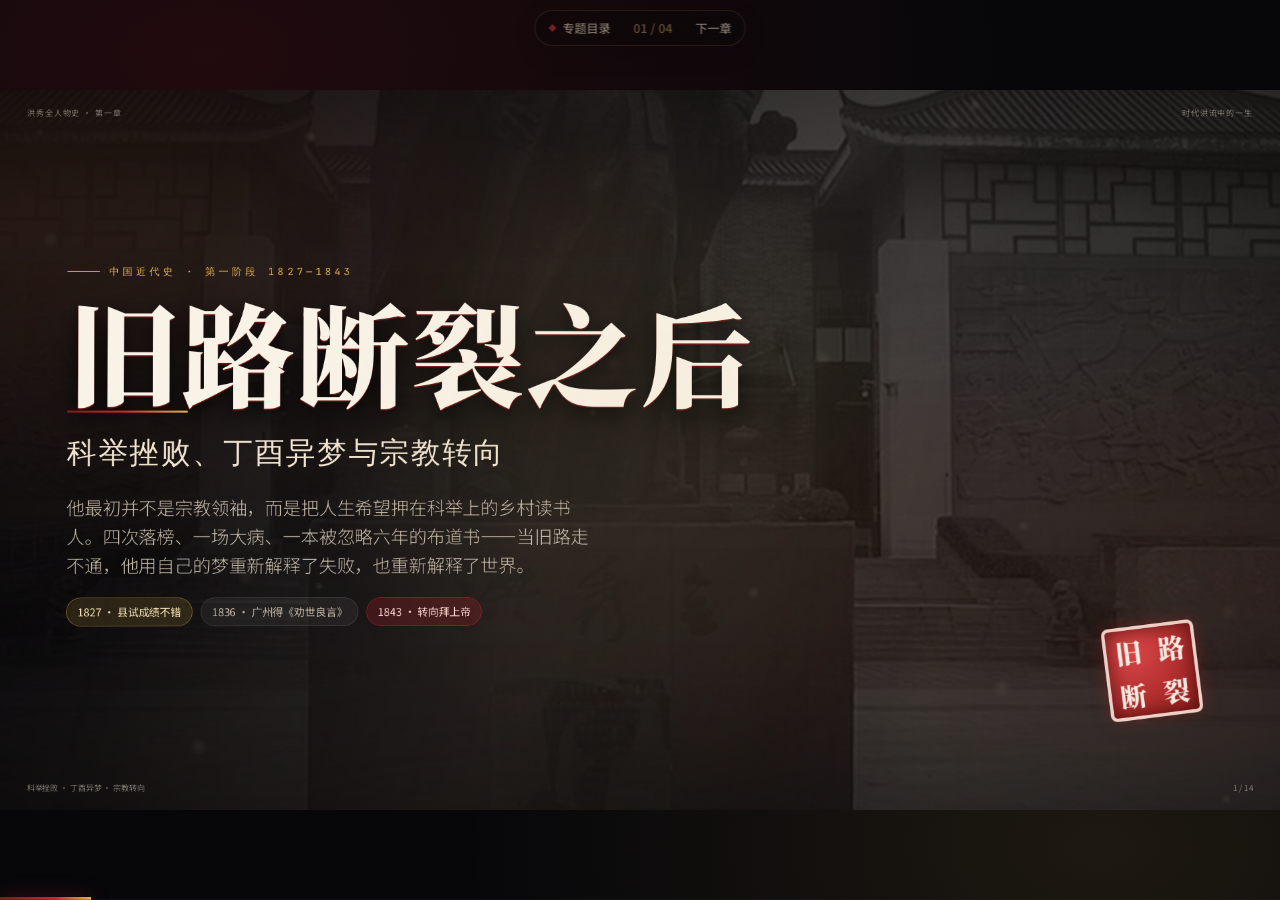
==== commit 2f8b80b3: "Fix duplicate slides on mobile" ====
--- a/chapters/01-old-road/index.html
+++ b/chapters/01-old-road/index.html
@@ -13,7 +13,7 @@
 <link rel="stylesheet" href="assets/base.css">
 <link rel="stylesheet" id="theme-link" href="theme.css">
 <link rel="stylesheet" href="assets/animations/animations.css">
-<link rel="stylesheet" href="deck3d.css">
+<link rel="stylesheet" href="deck3d.css?v=20260921-mobile-fix">
 <link rel="stylesheet" href="stage1.css">
 <link rel="stylesheet" href="../../assets/series.css">
 <script>
@@ -642,7 +642,7 @@
 </div>
 
 <div class="progress-bar"><span></span></div>
-<script src="assets/runtime.js"></script>
+<script src="assets/runtime.js?v=20260921-mobile-fix"></script>
 <script src="assets/animations/fx-runtime.js"></script>
 <script src="deck3d.js"></script>
 </body>
--- a/chapters/01-old-road/deck3d.css
+++ b/chapters/01-old-road/deck3d.css
@@ -590,5 +590,7 @@
   .d3-bg,.d3-floor,.d3-mile,.d3-scroll .frame img,.d3-scroll .sheen{animation:none!important}
   .d3-layer,.d3-rise,.d3-pop,.d3-seal,.d3-crack,.d3-flash,.d3-tear i,.d3-tear-seam,
   .d3-shake,.d3-flip-in{animation:none!important;transition:none!important;opacity:1!important;transform:none!important}
-  .slide{transition:none!important;transform:none!important;opacity:1!important}
-}
+  .slide{transition:none!important;transform:none!important}
+  .slide:not(.is-active){opacity:0!important;pointer-events:none!important}
+  .slide.is-active{opacity:1!important;pointer-events:auto!important}
+}
